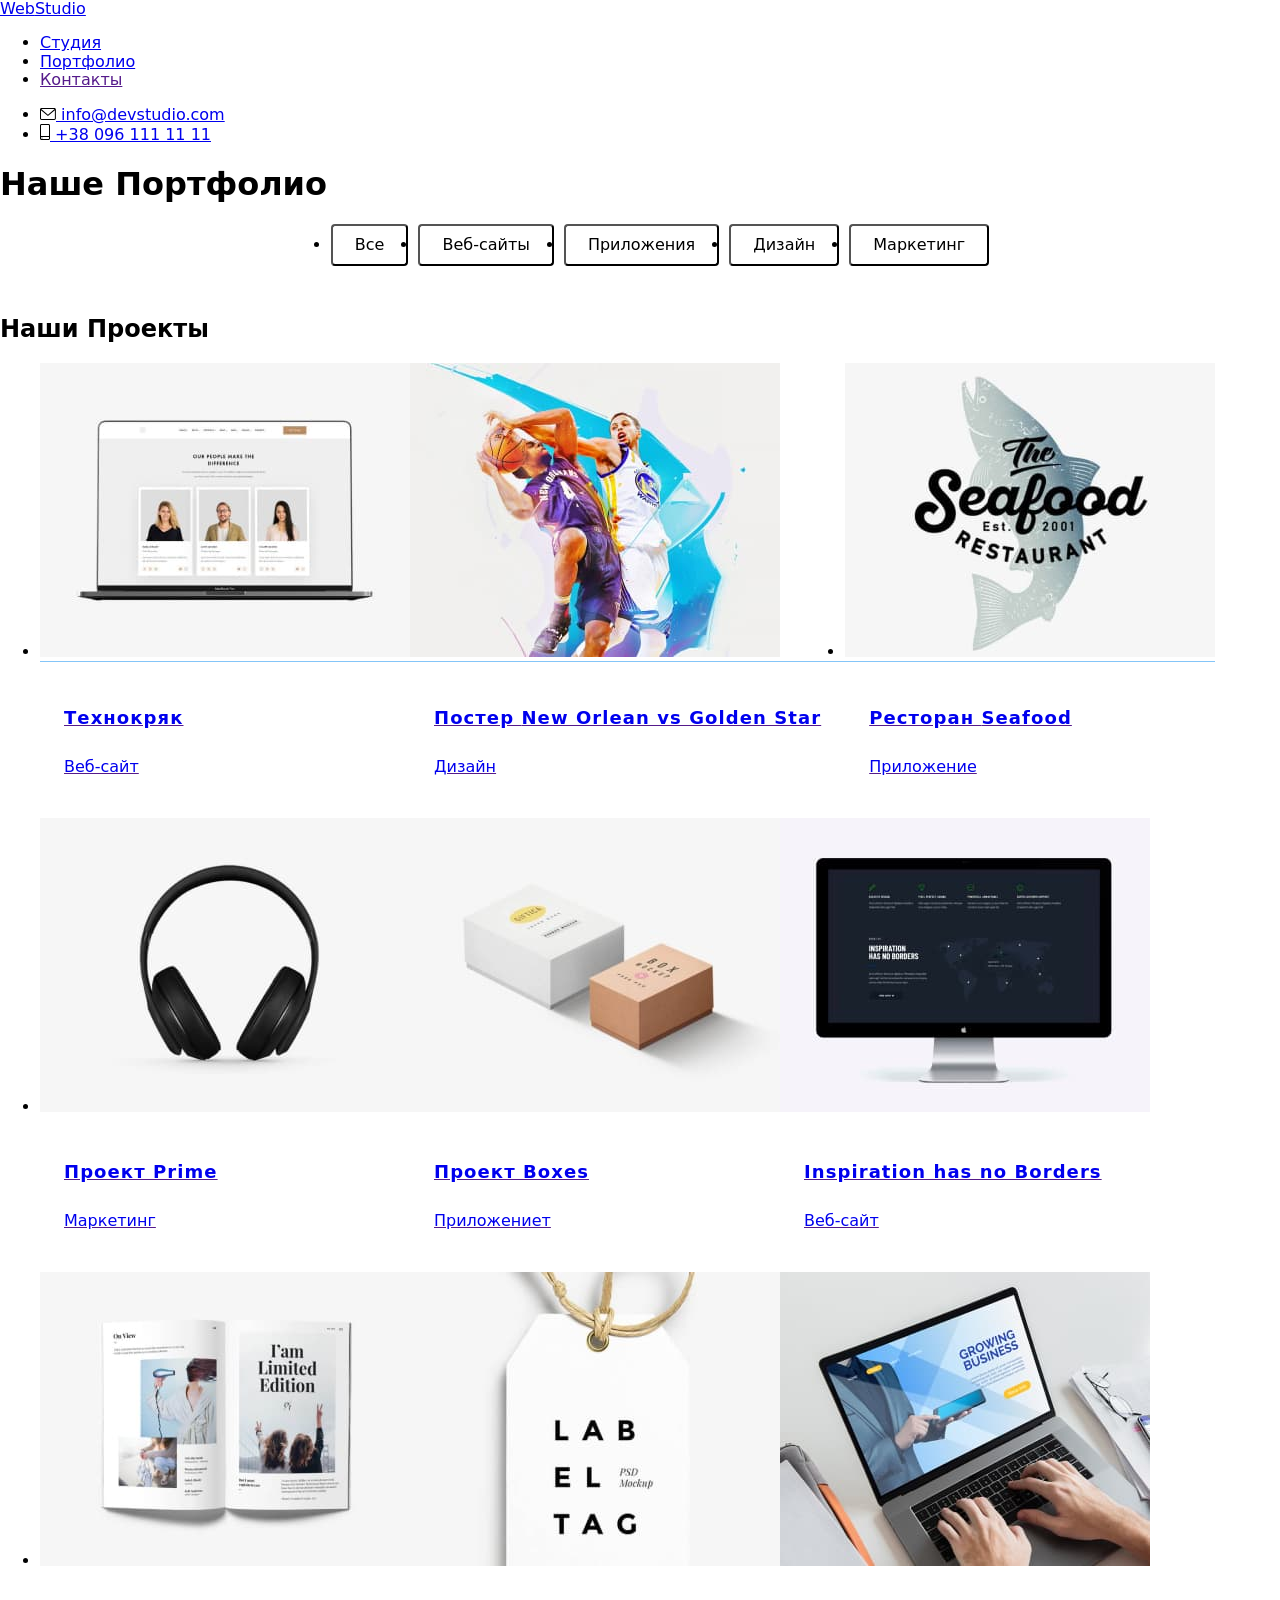
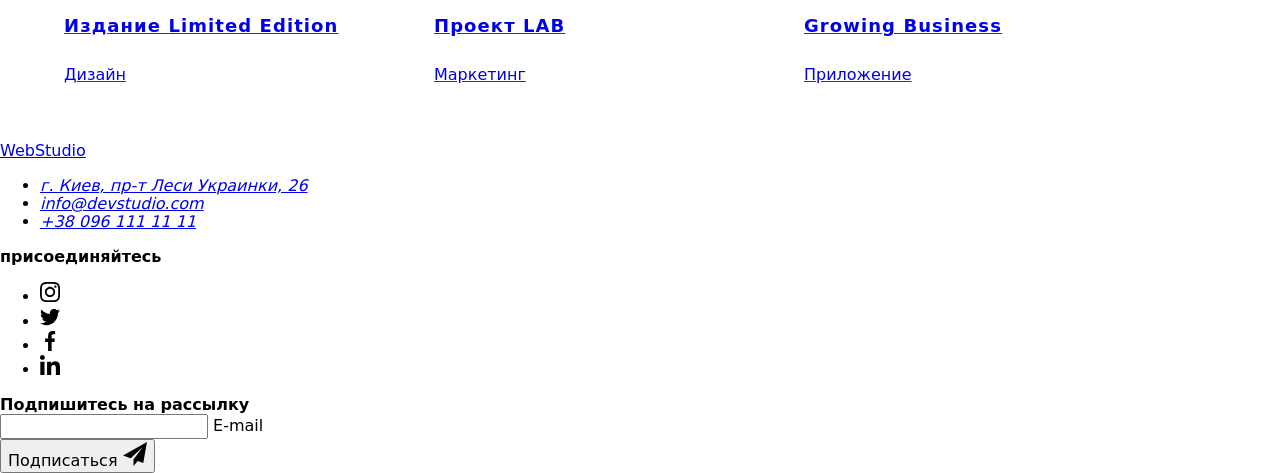
==== portfolio.html @ 0aa0650b "созданы частичнл файлы scs" ====
<!DOCTYPE html>
<html lang="ru">
  <head>
    <meta charset="UTF-8" />
    <meta http-equiv="X-UA-Compatible" content="IE=edge" />
    <meta name="viewport" content="width=device-width, initial-scale=1.0" />
    <title>Портфолио лучшей вебстудии в нашем городе</title>
    <link
      rel="stylesheet"
      href="https://cdnjs.cloudflare.com/ajax/libs/modern-normalize/1.0.0/modern-normalize.css"
      integrity="sha512-Zx6MlUMKSVJoQ+83OwhdILe8cSEsCzfqThJd7J/VA2UrK6Ctj85p+xzqfyuNXE5B1k25uUdmJ2OzItbBy9GHAQ=="
      crossorigin="anonymous"
    />
    <link rel="preconnect" href="https://fonts.gstatic.com" />
    <link
      href="https://fonts.googleapis.com/css2?family=Raleway:wght@700&family=Roboto:wght@400;500;700;900&display=swap"
      rel="stylesheet"
    />
    <link rel="stylesheet" href="./css/styles.css" />
  </head>

  <body>
    <header>
      <div class="container">
        <nav class="navigation">
          <a class="logo link" href="./index.html"
            >Web<span class="header-logo">Studio</span></a
          >
          <ul class="navigation-list list">
            <li class="navigation-item">
              <a class="navigation-link link" href="./index.html">Студия</a>
            </li>

            <li class="navigation-item">
              <a class="current navigation-link link" href="./portfolio.html"
                >Портфолио</a
              >
            </li>

            <li class="navigation-item">
              <a class="navigation-link link" href="">Контакты</a>
            </li>
          </ul>
        </nav>

        <ul class="contact-list list">
          <li class="contact-item">
            <a
              class="contact-link link"
              href="mailto:info@devstudio.com"
              lang="en"
            >
              <svg class="contact-icon" width="16" height="12">
                <use href="./images/sprite.svg#envelope"></use>
              </svg>
              info@devstudio.com
            </a>
          </li>

          <li class="contact-item">
            <a class="contact-link link" href="tel:+380961111111">
              <svg class="contact-icon" width="10" height="16">
                <use href="./images/sprite.svg#smartphone"></use>
              </svg>
              +38 096 111 11 11</a
            >
          </li>
        </ul>
      </div>
    </header>

    <main>
      <h1 class="visually-hidden">Наше Портфолио</h1>
      <!--будет невидимый-->

      <section class="portfolio section">
        <!-- Фильтры -->
        <div class="container">
          <ul class="filter-list list">
            <li class="filter-item">
              <button class="filter-button button" type="button">Все</button>
            </li>

            <li class="filter-item">
              <button class="filter-button button" type="button">
                Веб-сайты
              </button>
            </li>

            <li class="filter-item">
              <button class="filter-button button" type="button">
                Приложения
              </button>
            </li>

            <li class="filter-item">
              <button class="filter-button button" type="button">Дизайн</button>
            </li>

            <li class="filter-item">
              <button class="filter-button button" type="button">
                Маркетинг
              </button>
            </li>
          </ul>

          <!--секция Проекты -->
          <h2 class="visually-hidden">Наши Проекты</h2>
          <!--будет невидимый-->

          <ul class="projects-list list">
            <li class="projects-item">
              <a class="projects-card-link link" href="">
                <div class="card-wrapper">
                  <div class="card-overlay">
                    <img
                      src="./images/portfolio/portfolio1.jpg"
                      alt="экран ноутбука"
                    />

                    <div class="card-overlay-description">
                      <p>
                        Технокряк это современная площадка распространения
                        коронавируса. Компании используют эту платформу для
                        цифрового шпионажа и атак на защищённые сервера
                        конкурентов.
                      </p>
                    </div>
                  </div>

                  <div class="content-wrapper">
                    <h3 class="projects-title">Технокряк</h3>
                    <p class="projects-text">Веб-сайт</p>
                  </div>
                </div>
              </a>
            </li>

            <li class="projects-item">
              <a class="projects-card-link link" href="">
                <div class="card-wrapper">
                  <div class="card-overlay">
                    <img
                      src="./images/portfolio/portfolio2.jpg"
                      alt="два баскетболиста"
                    />

                    <div class="card-overlay-description">
                      <p>
                        Технокряк это современная площадка распространения
                        коронавируса. Компании используют эту платформу для
                        цифрового шпионажа и атак на защищённые сервера
                        конкурентов.
                      </p>
                    </div>
                  </div>
                  <div class="content-wrapper">
                    <h3 class="projects-title">
                      Постер <span lang="en">New Orlean vs Golden Star</span>
                    </h3>
                    <p class="projects-text">Дизайн</p>
                  </div>
                </div>
              </a>
            </li>

            <li class="projects-item">
              <a class="projects-card-link link" href="">
                <div class="card-wrapper">
                  <div class="card-overlay">
                    <img
                      src="./images/portfolio/portfolio3.jpg"
                      alt="логотип ресторана"
                    />
                    <div class="card-overlay-description">
                      <p>
                        Технокряк это современная площадка распространения
                        коронавируса. Компании используют эту платформу для
                        цифрового шпионажа и атак на защищённые сервера
                        конкурентов.
                      </p>
                    </div>
                  </div>

                  <div class="content-wrapper">
                    <h3 class="projects-title">
                      Ресторан <span lang="en">Seafood</span>
                    </h3>
                    <p class="projects-text">Приложение</p>
                  </div>
                </div>
              </a>
            </li>

            <li class="projects-item">
              <a class="projects-card-link link" href="">
                <div class="card-wrapper">
                  <div class="card-overlay">
                    <img
                      src="./images/portfolio/portfolio4.jpg"
                      alt="наушники"
                    />
                    <div class="card-overlay-description">
                      <p>
                        Технокряк это современная площадка распространения
                        коронавируса. Компании используют эту платформу для
                        цифрового шпионажа и атак на защищённые сервера
                        конкурентов.
                      </p>
                    </div>
                  </div>

                  <div class="content-wrapper">
                    <h3 class="projects-title">
                      Проект <span lang="en">Prime</span>
                    </h3>
                    <p class="projects-text">Маркетинг</p>
                  </div>
                </div>
              </a>
            </li>

            <li class="projects-item">
              <a class="projects-card-link link" href="">
                <div class="card-wrapper">
                  <div class="card-overlay">
                    <img
                      src="./images/portfolio/portfolio5.jpg"
                      alt="две коробки"
                    />
                    <div class="card-overlay-description">
                      <p>
                        Технокряк это современная площадка распространения
                        коронавируса. Компании используют эту платформу для
                        цифрового шпионажа и атак на защищённые сервера
                        конкурентов.
                      </p>
                    </div>
                  </div>

                  <div class="content-wrapper">
                    <h3 class="projects-title">
                      Проект <span lang="en">Boxes</span>
                    </h3>
                    <p class="projects-text">Приложениет</p>
                  </div>
                </div>
              </a>
            </li>

            <li class="projects-item">
              <a class="projects-card-link link" href="">
                <div class="card-wrapper">
                  <div class="card-overlay">
                    <img
                      src="./images/portfolio/portfolio6.jpg"
                      alt="изображение на мониторе компьютера"
                    />
                    <div class="card-overlay-description">
                      <p>
                        Технокряк это современная площадка распространения
                        коронавируса. Компании используют эту платформу для
                        цифрового шпионажа и атак на защищённые сервера
                        конкурентов.
                      </p>
                    </div>
                  </div>

                  <div class="content-wrapper">
                    <h3 class="projects-title" lang="en">
                      Inspiration has no Borders
                    </h3>
                    <p class="projects-text">Веб-сайт</p>
                  </div>
                </div>
              </a>
            </li>

            <li class="projects-item">
              <a class="projects-card-link link" href="">
                <div class="card-wrapper">
                  <div class="card-overlay">
                    <img
                      src="./images/portfolio/portfolio7.jpg"
                      alt="разворот модного журнала"
                    />
                    <div class="card-overlay-description">
                      <p>
                        Технокряк это современная площадка распространения
                        коронавируса. Компании используют эту платформу для
                        цифрового шпионажа и атак на защищённые сервера
                        конкурентов.
                      </p>
                    </div>
                  </div>

                  <div class="content-wrapper">
                    <h3 class="projects-title">
                      Издание <span lang="en">Limited Edition</span>
                    </h3>
                    <p class="projects-text">Дизайн</p>
                  </div>
                </div>
              </a>
            </li>

            <li class="projects-item">
              <a class="projects-card-link link" href="">
                <div class="card-wrapper">
                  <div class="card-overlay">
                    <img
                      src="./images/portfolio/portfolio8.jpg"
                      alt="этикетка"
                    />
                    <div class="card-overlay-description">
                      <p>
                        Технокряк это современная площадка распространения
                        коронавируса. Компании используют эту платформу для
                        цифрового шпионажа и атак на защищённые сервера
                        конкурентов.
                      </p>
                    </div>
                  </div>
                  <div class="content-wrapper">
                    <h3 class="projects-title">
                      Проект <span lang="en">LAB</span>
                    </h3>
                    <p class="projects-text">Маркетинг</p>
                  </div>
                </div>
              </a>
            </li>

            <li class="projects-item">
              <a class="projects-card-link link" href="">
                <div class="card-wrapper">
                  <div class="card-overlay">
                    <img
                      src="./images/portfolio/portfolio9.jpg"
                      alt="ноутбук"
                    />
                    <div class="card-overlay-description">
                      <p>
                        Технокряк это современная площадка распространения
                        коронавируса. Компании используют эту платформу для
                        цифрового шпионажа и атак на защищённые сервера
                        конкурентов.
                      </p>
                    </div>
                  </div>
                  <div class="content-wrapper">
                    <h3 class="projects-title" lang="en">Growing Business</h3>
                    <p class="projects-text">Приложение</p>
                  </div>
                </div>
              </a>
            </li>
          </ul>
        </div>
      </section>
    </main>

    <footer class="footer">
      <div class="container">
        <div class="footer-address">
          <a class="logo link" href="./index.html"
            >Web<span class="footer-logo">Studio</span></a
          >
          <address>
            <ul class="list">
              <li class="footer-list-item">
                <a
                  class="footer-address-link link"
                  href="https://goo.gl/maps/Ces3QGSAe3TYxzQn6"
                  rel="noopener noreferrer"
                  >г. Киев, пр-т Леси Украинки, 26
                </a>
              </li>

              <li class="footer-list-item">
                <a
                  class="address-link link"
                  href="mailto:info@devstudio.com"
                  lang="en"
                  >info@devstudio.com</a
                >
              </li>

              <li class="footer-list-item">
                <a class="address-link link" href="tel:+380961111111"
                  >+38 096 111 11 11</a
                >
              </li>
            </ul>
          </address>
        </div>

        <div class="footer-sociall">
          <b>присоединяйтесь</b>
          <ul class="sociall-list list">
            <li class="sociall-list-item">
              <a href="" class="sociall-list-link link">
                <svg class="sociall-list-icon" width="20" height="20">
                  <use href="./images/sprite.svg#instagram"></use>
                </svg>
              </a>
            </li>

            <li class="sociall-list-item">
              <a href="" class="sociall-list-link link">
                <svg class="sociall-list-icon" width="20" height="20">
                  <use href="./images/sprite.svg#twitter"></use>
                </svg>
              </a>
            </li>

            <li class="sociall-list-item">
              <a href="" class="sociall-list-link link">
                <svg class="sociall-list-icon" width="20" height="20">
                  <use href="./images/sprite.svg#facebook"></use>
                </svg>
              </a>
            </li>

            <li class="sociall-list-item">
              <a href="" class="sociall-list-link link">
                <svg class="sociall-list-icon" width="20" height="20">
                  <use href="./images/sprite.svg#linkedin"></use>
                </svg>
              </a>
            </li>
          </ul>
        </div>

        <div class="footer-subscribe">
          <b>Подпишитесь на рассылку</b>
          <form action="#" class="footer-subscribe-form">
        
            <div class="footer-subscribe-wrapper">
              <input id="subscribe-e-mail" type="email" name="subscribe-e-mail" class="footer-subscribe-form-input">
        
              <label for="subscribe-e-mail" class="footer-subscribel-form-field">
                E-mail
              </label>
            </div>
            <button type="submit" class="footer-form-btn button ">Подписаться
              <svg class="footer-form-btn-icon" width="24" height="24">
                <use href="./images/sprite.svg#send"></use>
              </svg>
            </button>
          </form>
        </div>
      </div>
    </footer>
  </body>
</html>
---- css/styles.css ----
/* :root {
  --font-family-main: 'Roboto', sans-serif;
  --font-family-logo: 'Raleway', sans-serif;
  --brand-text-color: #757575;
  --brand-title-color: #212121;
  --brend-accent-color: #2196f3;
  --dark-theame-color: #2f303a;
  --light-theame-color: #f5f4fa;
  --white-color: #ffffff;
  --black-color: #000000;
  --background-color-botton-hover: #188ce8;
  --background-color-hero: #c4c4c4;
  --social-svg-color: #afb1b8;
  --top-line-color: #ececec;
  --card-gap: 30px;
  --border-cards-color: #eeeeee;
} */

/* body {
  font-family: var(--font-family-main);
  color: var(--brand-text-color);
  background-color: var(--white-color);
  font-weight: 400;
  font-size: 14px;
  line-height: 1.71;
  letter-spacing: 0.03em;
  margin: 0;
} */

/* h1,
h2,
h3,
h4,
h5,
h6,
p {
  margin: 0;
}

ul,
ol {
  margin: 0;
  padding: 0;
}

img {
  display: block;
  max-width: 100%;
  height: auto;
} */

/* ==============COMPONENTS========== */
/* .logo {
  display: inline-block;
  color: var(--brend-accent-color);
  font-family: var(--font-family-logo);
  font-size: 26px;
  font-weight: 700;
  line-height: 1.19;
} */

/* .link {
  text-decoration: none;
}

.list {
  list-style: none;
}

address {
  font-style: normal;
} */

/* .button {
  border-radius: 4px;
  border: 1px solid transparent;
  font-family: inherit;
  cursor: pointer;
} */

/*========= НЕВИДИМЫЙ ЗАГОЛОВОК===== */

/* .visually-hidden {
  position: absolute;
  clip: rect(0 0 0 0);
  width: 1px;
  height: 1px;
  margin: -1px;
} */

/*======END НЕВИДИМЫЙ ЗАГОЛОВОК====== */

/* .container {
  margin: 0 auto;
  padding-left: 15px;
  padding-right: 15px;
  width: 1200px;
} */

/* .section {
  padding: 94px 0;
} */

/* .brand-title {
  font-weight: 700;
  font-size: 36px;
  line-height: 1.17;
  text-align: center;
  color: var(--brand-title-color);
  margin-bottom: 50px;
} */

/* ==========END COMPONENTS========== */

/* ==============HEADER========== */

/* header {
  border-bottom: 1px solid var(--top-line-color);
}
header > .container {
  display: flex;
  align-items: center;
}

.navigation {
  display: flex;
  align-items: center;
}

.header-logo {
  color: var(--black-color);
}

.navigation > .logo {
  margin-right: 93px;
  padding-top: 24px;
  padding-bottom: 24px;
}

.navigation-list {
  display: flex;
  align-items: center;
}

.navigation-item {
  position: relative;
}

.navigation-item:not(:last-child) {
  margin-right: 50px;
}

.navigation-link,
.contact-link {
  display: block;
  padding-top: 32px;
  padding-bottom: 32px;
  color: var(--brand-title-color);
  font-family: var(--font-family-main);
  font-weight: 500;
  line-height: 1.14;
  letter-spacing: 0.02em;

  transition: color 250ms cubic-bezier(0.4, 0, 0.2, 1);
}

.navigation-link.current {
  color: var(--brend-accent-color);
}

.navigation-link.current::before {
  position: absolute;
  content: '';
  width: 100%;
  top: 100%;
  left: 0;
  transform: translate(0, -100%);
  border: 2px solid var(--brend-accent-color);
  border-radius: 2px;
}

.contact-list {
  margin-left: auto;
  display: flex;
  align-items: center;
}

.contact-item:not(:last-child) {
  margin-right: 50px;
}

.contact-link {
  color: var(--brand-text-color);
  display: flex;
  justify-content: center;
  align-items: center;
}

.navigation-link:hover,
.navigation-link:focus,
.contact-link:hover,
.contact-link:focus {
  color: var(--brend-accent-color);
}

.contact-icon {
  margin-right: 10px;
  fill: currentColor;
} */

/* ==============END  HEADER========== */

/* =================== Герой =========*/

/* .hero {
  max-width: 1600px;
  margin: 0 auto;
  background: var(--background-color-hero);
  background-image: linear-gradient(
      rgba(47, 48, 58, 0.4),
      rgba(47, 48, 58, 0.4)
    ),
    url('../images/hero-background.jpg');
  background-repeat: no-repeat;
  background-size: cover;
}

.hero > .container {
  padding-top: 106px;
  padding-bottom: 106px;
  text-align: center;
}

.hero-title {
  font-weight: 900;
  font-size: 44px;
  line-height: 1.36;
  letter-spacing: 0.06em;
  text-transform: uppercase;
  color: var(--white-color);
  max-width: 696px;
  margin: 0 auto;
  margin-bottom: 30px;
}

.hero-button {
  min-width: 200px;
  padding: 10px 32px;
  font-weight: 700;
  font-size: 16px;
  line-height: 1.88;
  letter-spacing: 0.06em;
  color: var(--white-color);
  border: none;
  background-color: var(--brend-accent-color);

  transition: background-color 250ms cubic-bezier(0.4, 0, 0.2, 1);
}

.hero-button:hover,
.hero-button:active {
  background-color: var(--background-color-botton-hover);
} */

/* ===============END Герой =========*/

/* ===============Особенности =========*/

/* .features.section {
  padding-bottom: 47px;
}

.features-list {
  display: flex;
  align-items: center;
  margin-left: calc(-1 * var(--card-gap));
}

.features-item {
  margin-left: 30px;
  flex-basis: calc(100% / 4 - var(--card-gap));
}

.features-icon {
  height: 120px;
  display: flex;
  justify-content: center;
  align-items: center;
  margin-bottom: 30px;
  background-color: var(--light-theame-color);
  border-radius: 4px;
}

.features-title {
  font-weight: 700;
  font-size: 14px;
  line-height: 1.14;
  text-transform: uppercase;
  color: var(--brand-title-color);
  margin-bottom: 10px;
}

.features-item > p {
  margin-bottom: 10px;
} */

/* ===============END Особенности =========*/
/* ===========--Чем мы занимаемся-========= */
/* .section.work {
  padding-top: 47px;
  display: flex;
}

.work > .container {
  text-align: center;
}

.work-list {
  display: flex;
  margin-left: calc(-1 * var(--card-gap));
  margin-top: calc(-1 * var(--card-gap));
}

.work-item {
  position: relative;
  flex-basis: calc(100% / 3 - var(--card-gap));
  margin-left: var(--card-gap);
  margin-top: var(--card-gap);
}

.work-label {
  position: absolute;
  bottom: 0;
  display: flex;
  justify-content: center;
  align-items: center;
  width: 100%;
  height: 70px;
  padding-top: 27px;
  padding-bottom: 27px;
  background-color: rgba(47, 48, 58, 0.8);
}

.work-label > p {
  font-weight: 700;
  font-size: 14px;
  line-height: 1.14;
  
  letter-spacing: 0.03em;
  text-transform: uppercase;

  color: var(--white-color);
} */

/* =========== END Чем мы занимаемся-========= */
/*===============     Команда =========*/

/* .team {
  background-color: var(--light-theame-color);
}

.team-list {
  display: flex;
  align-items: center;
  margin-left: calc(-1 * var(--card-gap));
  margin-top: calc(-1 * var(--card-gap));
  font-size: 16px;
  line-height: 1.19;
}

.team-item {
  margin-left: var(--card-gap);
  margin-top: var(--card-gap);
  flex-basis: calc(100% / 3 - var(--card-gap));
  box-shadow: 0px 1px 3px rgba(0, 0, 0, 0.12), 0px 1px 1px rgba(0, 0, 0, 0.14),
    0px 2px 1px rgba(0, 0, 0, 0.2);
  border-radius: 0px 0px 4px 4px;
  background-color: var(--white-color);
}

.team-content-wrapper {
  text-align: center;
  padding: 30px 32px;
}

.team-item-title {
  font-weight: 500;
  font-size: 16px;
  color: var(--brand-title-color);
  margin-bottom: 10px;
}

.team-content-wrapper > p {
  margin-bottom: 16px;
} */

/* .sociall-list {
  display: flex;
  justify-content: space-between;
  align-items: center;
}

.sociall-list-link {
  display: flex;
  justify-content: center;
  align-items: center;
  width: 44px;
  height: 44px;
  border-radius: 50%;
  background-color: transparent;
  transition: background-color 250ms cubic-bezier(0.4, 0, 0.2, 1);
}

.sociall-list-icon {
  fill: var(--social-svg-color);
  transition: fill 250ms cubic-bezier(0.4, 0, 0.2, 1);
}

.sociall-list-link:hover,
.sociall-list-link:focus {
  background-color: var(--brend-accent-color);
}

.sociall-list-link:hover > .sociall-list-icon,
.sociall-list-link:focus > .sociall-list-icon {
  fill: var(--white-color);
} */
/*===============END Команда =========*/

/*===============  СLIENTS =========*/

/* .clients-list {
  display: flex;
  justify-content: center;
  flex-wrap: wrap;
  margin-left: calc(-1 * var(--card-gap));
  margin-top: calc(-1 * var(--card-gap));
}

.clients-item {
  height: 90px;
  display: flex;
  justify-content: center;
  align-items: center;
  flex-basis: calc(100% / 6 - var(--card-gap));
  margin-left: var(--card-gap);
  margin-top: var(--card-gap);
  border: 1px solid var(--social-svg-color);
  border-radius: 4px;
  background-color: transparent;
  transition: border 250ms cubic-bezier(0.4, 0, 0.2, 1);
}

.clients-link {
  display: flex;
  justify-content: center;
  align-items: center;
  color: var(--social-svg-color);
  transition: color 250ms cubic-bezier(0.4, 0, 0.2, 1);
}
.client-logo {
  fill: currentColor;
}

.clients-item:hover,
.clients-item:focus {
  border: 1px solid var(--brend-accent-color);
}

.clients-item:hover > .clients-link,
.clients-item:focus > .clients-link {
  color: var(--brend-accent-color);
} */

/*===============END КLIENTS =========*/

/*===============FOOTER =========*/
/* .footer {
  background-color: var(--dark-theame-color);
  padding: 60px 0;
}

.footer > .container {
  display: flex;
  justify-content: right;
  align-items: baseline;
}

.footer-address {
  margin-right: 70px;
}

.footer .logo {
  margin-bottom: 20px;
}
.footer-logo {
  color: var(--white-color);
}

.footer-list-item:not(:last-child) {
  margin-bottom: 6px;
}

.footer-address-link {
  color: var(--white-color);
  padding: 5px 0;
}

.address-link {
  color: rgba(255, 255, 255, 0.6);
}

.footer-sociall {
  margin-right: 93px;
}

.footer-sociall > b,
.footer-subscribe > b {
  display: inline-block;
  font-weight: 700;
  font-size: 14px;
  line-height: 1.14;
  text-transform: uppercase;
  color: var(--white-color);
  margin-bottom: 20px;
}

.footer-sociall .sociall-list-item:not(:last-child) {
  margin-right: 10px;
}

.footer-sociall .sociall-list-link {
  background-color: rgba(255, 255, 255, 0.1);
  transition: background-color 250ms cubic-bezier(0.4, 0, 0.2, 1);
}

.footer-sociall .sociall-list-link:hover,
.footer-sociall .sociall-list-link:focus {
  background-color: var(--brend-accent-color);
}

.footer-sociall .sociall-list-icon {
  fill: var(--white-color);
}

.footer-subscribe-form {
  display: flex;
}

.footer-subscribe-wrapper {
  position: relative;
}

.footer-subscribe-form-input {
  width: 358px;
  height: 100%;
  margin-right: 12px;
  padding-left: 68px;
  color: var(--white-color);
  border: 1px solid rgba(255, 255, 255, 0.3);
  box-sizing: border-box;
  filter: drop-shadow(0px 4px 4px rgba(0, 0, 0, 0.15));
  border-radius: 4px;
  background-color: var(--dark-theame-color);
}

.footer-subscribel-form-field {
  position: absolute;
  top: 50%;
  left: 16px;
  transform: translateY(-50%);
  font-family: var(--font-family-main);
  font-size: 16px;
  line-height: 1.25;
  color: rgba(255, 255, 255, 0.6);
}

.footer-form-btn {
  display: flex;
  align-items: center;
  padding: 10px 28px;
  font-weight: 700;
  font-size: 16px;
  line-height: 1.87;
  letter-spacing: 0.06em;
  min-width: 200px;
  color: var(--white-color);
  border: none;
  background-color: var(--brend-accent-color);
}

.footer-form-btn-icon {
  fill: var(--white-color);
  margin-left: 8px;
} */

/*===============END FOOTER =========*/

/*=============== PORTFOLIO =========*/

/* =============FILTER========= */

.filter-list {
  display: flex;
  margin-bottom: 50px;
  justify-content: center;
  align-items: center;
}

.filter-item + .filter-item {
  margin-left: 10px;
}

.filter-button {
  padding: 6px 22px;
  font-weight: 500;
  font-size: 16px;
  line-height: 1.62;
  color: var(--brand-title-color);
  background: var(--light-theame-color);
  border-radius: 4px;
  transition: color 250ms cubic-bezier(0.4, 0, 0.2, 1),
    background-color 250ms cubic-bezier(0.4, 0, 0.2, 1),
    box-shadow 250ms cubic-bezier(0.4, 0, 0.2, 1);
}

.filter-button:hover,
.filter-button:active {
  color: var(--white-color);
  background-color: var(--brend-accent-color);
  box-shadow: 0px 3px 1px rgba(0, 0, 0, 0.1), 0px 1px 2px rgba(0, 0, 0, 0.08),
    0px 2px 2px rgba(0, 0, 0, 0.12);
}
/* =============END FILTER========= */

/* =============PROJECTS========= */

.projects-list {
  display: flex;
  flex-wrap: wrap;
  margin-left: calc(-1 * var(--card-gap));
  margin-top: calc(-1 * var(--card-gap));
}

.projects-item {
  margin-left: var(--card-gap);
  margin-top: var(--card-gap);
  flex-basis: calc(100% / 3 - var(--card-gap));
}

.card-wrapper {
  background: var(--white-color);
  transition: box-shadow 250ms cubic-bezier(0.4, 0, 0.2, 1);
}

.card-wrapper:hover,
.card-wrapper:focus {
  box-shadow: 0px 1px 1px rgba(0, 0, 0, 0.12), 0px 4px 4px rgba(0, 0, 0, 0.06),
    1px 4px 6px rgba(0, 0, 0, 0.16);
}

.card-overlay {
  position: relative;
  overflow: hidden;
}
.card-overlay-description {
  position: absolute;
  top: 0;
  left: 0;
  width: 100%;
  height: 100%;
  background-color: rgba(33, 150, 243, 0.9);

  transform: translateY(100%);
  transition: transform 250ms cubic-bezier(0.4, 0, 0.2, 1);
}

.projects-card-link:hover .card-overlay-description,
.projects-card-link:focus .card-overlay-description {
  transform: translateY(0);
}

.card-overlay-description > p {
  position: absolute;
  top: 50%;
  left: 50%;
  transform: translate(-50%, -50%);
  width: 100%;
  padding-left: 24px;
  padding-right: 24px;
  font-size: 18px;
  line-height: 1.55;
  letter-spacing: 0.03em;
  color: var(--white-color);
}

.content-wrapper {
  padding: 20px 24px;
  background: var(--white-color);
  border-left: 1px solid var(--border-cards-color);
  border-right: 1px solid var(--border-cards-color);
  border-bottom: 1px solid var(--border-cards-color);
}
.projects-title {
  font-weight: 700;
  font-size: 18px;
  line-height: 2;
  letter-spacing: 0.06em;
  color: var(--brand-title-color);
  margin-bottom: 4px;
}

.projects-text {
  font-size: 16px;
  line-height: 1.87;
  color: var(--brand-text-color);
}

/* =============END PROJECTS========= */
/*===============END PORTFOLIO =========*/

/*  ============= MODAL ==============  */
.backdrop {
  position: fixed;
  top: 0;
  left: 0;
  width: 100vw;
  height: 100vh;
  background-color: rgba(0, 0, 0, 0.2);
  transition: background-color 250ms cubic-bezier(0.4, 0, 0.2, 1);
}

.backdrop {
  animation: animate150 2000ms;
}

@keyframes animate150 {
  0% {
    transform: scale(0.1);
  }
  30% {
    transform: scale(1.25);
  }

  60% {
    transform: scale(0.7);
  }

  100% {
    transform: scale(1);
  }
}

.modal {
  position: absolute;
  width: 528px;
  height: 581px;
  top: 50%;
  left: 50%;
  padding: 40px;
  transform: translate(-50%, -50%);

  background-color: var(--white-color);
  box-shadow: 0px 1px 3px rgba(0, 0, 0, 0.12), 0px 1px 1px rgba(0, 0, 0, 0.14),
    0px 2px 1px rgba(0, 0, 0, 0.2);
  border-radius: 4px;

  /* transition: background-color 250ms cubic-bezier(0.4, 0, 0.2, 1); */

  animation: opacity150 3000ms;
}

@keyframes opacity150 {
  20% {
    opacity: 0;
  }

  20% {
    opacity: 0;
  }

  100% {
    opacity: 1;
  }
}

.modal-close-btn {
  position: absolute;
  top: 8px;
  right: 8px;
  width: 30px;
  height: 30px;
  background-color: var(--white-color);
  border-radius: 50%;
  border: 1px solid rgba(0, 0, 0, 0.1);
  cursor: pointer;
  animation-duration: 1000ms;
  animation-delay: 3000ms;
  animation-iteration-count: 2;
}

.modal-close-icon {
  position: absolute;
  top: 50%;
  left: 50%;
  transform: translate(-50%, -50%);
  fill: var(--black-color);
}

.is-hidden {
  opacity: 0;
  visibility: hidden;
  pointer-events: none;
  animation: close-animate 4000ms;
}

@keyframes close-animate {
  0% {
    transform: scale(1);
    opacity: 1;
  }

  50% {
    transform: scale(0.5);
    background-color: rgb(50, 14, 211);
  }

  100% {
    transform: scale(3);
    opacity: 0;
  }
}

/* ======= MODAL-FORM =========== */
.modal-form {
  display: flex;
  flex-direction: column;
  height: 100%;
  background-color: var(--white-color);
}

.modal-slogan {
  display: block;
  margin-bottom: 12px;
  font-family: var(--font-family-main);
  font-weight: 700;
  font-size: 20px;
  line-height: 1.15;
  text-align: center;
  letter-spacing: 0.03em;
  color: var(--brand-title-color);
}

.modal-form-field {
  display: block;
  margin-bottom: 10px;
  font-family: var(--font-family-main);
  font-size: 12px;
  line-height: 1.17;
  letter-spacing: 0.01em;
  color: var(--brand-text-color);
}

.modal-form-field:nth-last-of-type(2) {
  margin-bottom: 20px;
}

.modal-form-input-wrapper {
  display: block;
  position: relative;
  margin-top: 4px;
}

.modal-form-input,
.modal-form-massage {
  width: 100%;
  height: 40px;
  padding-left: 42px;
  border: 1px solid rgba(33, 33, 33, 0.2);
  border-radius: 4px;
  font-family: var(--font-family-main);
  font-size: 14px;
  line-height: 1.17;
  letter-spacing: 0.03em;
  color: var(--brand-text-color);
  transition: border-color 250ms cubic-bezier(0.4, 0, 0.2, 1);
}

.modal-form-input:focus,
.modal-form-massage:focus {
  outline: none;
  border-color: var(--brend-accent-color);
}

.modal-form-icon {
  position: absolute;
  top: 50%;
  transform: translateY(-50%);
  left: 12px;
  fill: var(--brand-title-color);
  transition: fill 250ms cubic-bezier(0.4, 0, 0.2, 1);
}

.modal-form-input:focus + .modal-form-icon {
  fill: var(--brend-accent-color);
}

.modal-form-massage {
  resize: none;
  min-height: 120px;
  padding: 12px 16px;
  margin-top: 4px;
}

.modal-form-massage::placeholder {
  font-family: var(--font-family-main);
  font-size: 14px;
  line-height: 1.14;
  letter-spacing: 0.01em;
  color: rgba(117, 117, 117, 0.5);
}

.modal-form-term {
  appearance: none;
  -moz-appearance: none;
  -webkit-appearance: none;
}

.modal-form-check-desk {
  display: flex;
  align-items: center;
  margin-bottom: 30px;
}

.modal-form-check-desk > a {
  color: var(--brend-accent-color);
}

.modal-form-check-desk::before {
  display: inline-block;
  content: '';
  width: 16px;
  height: 15px;
  margin-right: 8px;
  cursor: pointer;

  background-color: var(--white-color);
  border: 2px solid var(--brand-title-color);
  border-radius: 2px;
  outline: none;
  transition: background-image 250ms cubic-bezier(0.4, 0, 0.2, 1);
}

.modal-form-term:checked + .modal-form-check-desk::before {
  background-color: var(--brend-accent-color);
  background-image: url('../images/check-on.svg');
  border-color: var(--brend-accent-color);
  background-size: contain;
  outline: none;
}

.modal-form-term:checked + .modal-form-check-desk::before {
  box-shadow: 0 0 0 2px blue;
}

.modal-form-term:focus + .modal-form-check-desc::before {
  box-shadow: 0 0 0 2px var(--accent-color);
}

.modal-form-btn {
  align-self: center;
  min-width: 200px;
  padding: 10px 32px;
  font-weight: 700;
  font-size: 16px;
  line-height: 1.88;
  letter-spacing: 0.06em;
  color: var(--white-color);
  border: none;
  background-color: var(--brend-accent-color);

  transition: background-color 250ms cubic-bezier(0.4, 0, 0.2, 1);
}

.modal-form-btn:focus,
.modal-form-btn:active {
  background-color: var(--background-color-botton-hover);
}

/* ======= END MODAL-FORM =========== */
/*  ======== END  MODAL ==============  */ ;
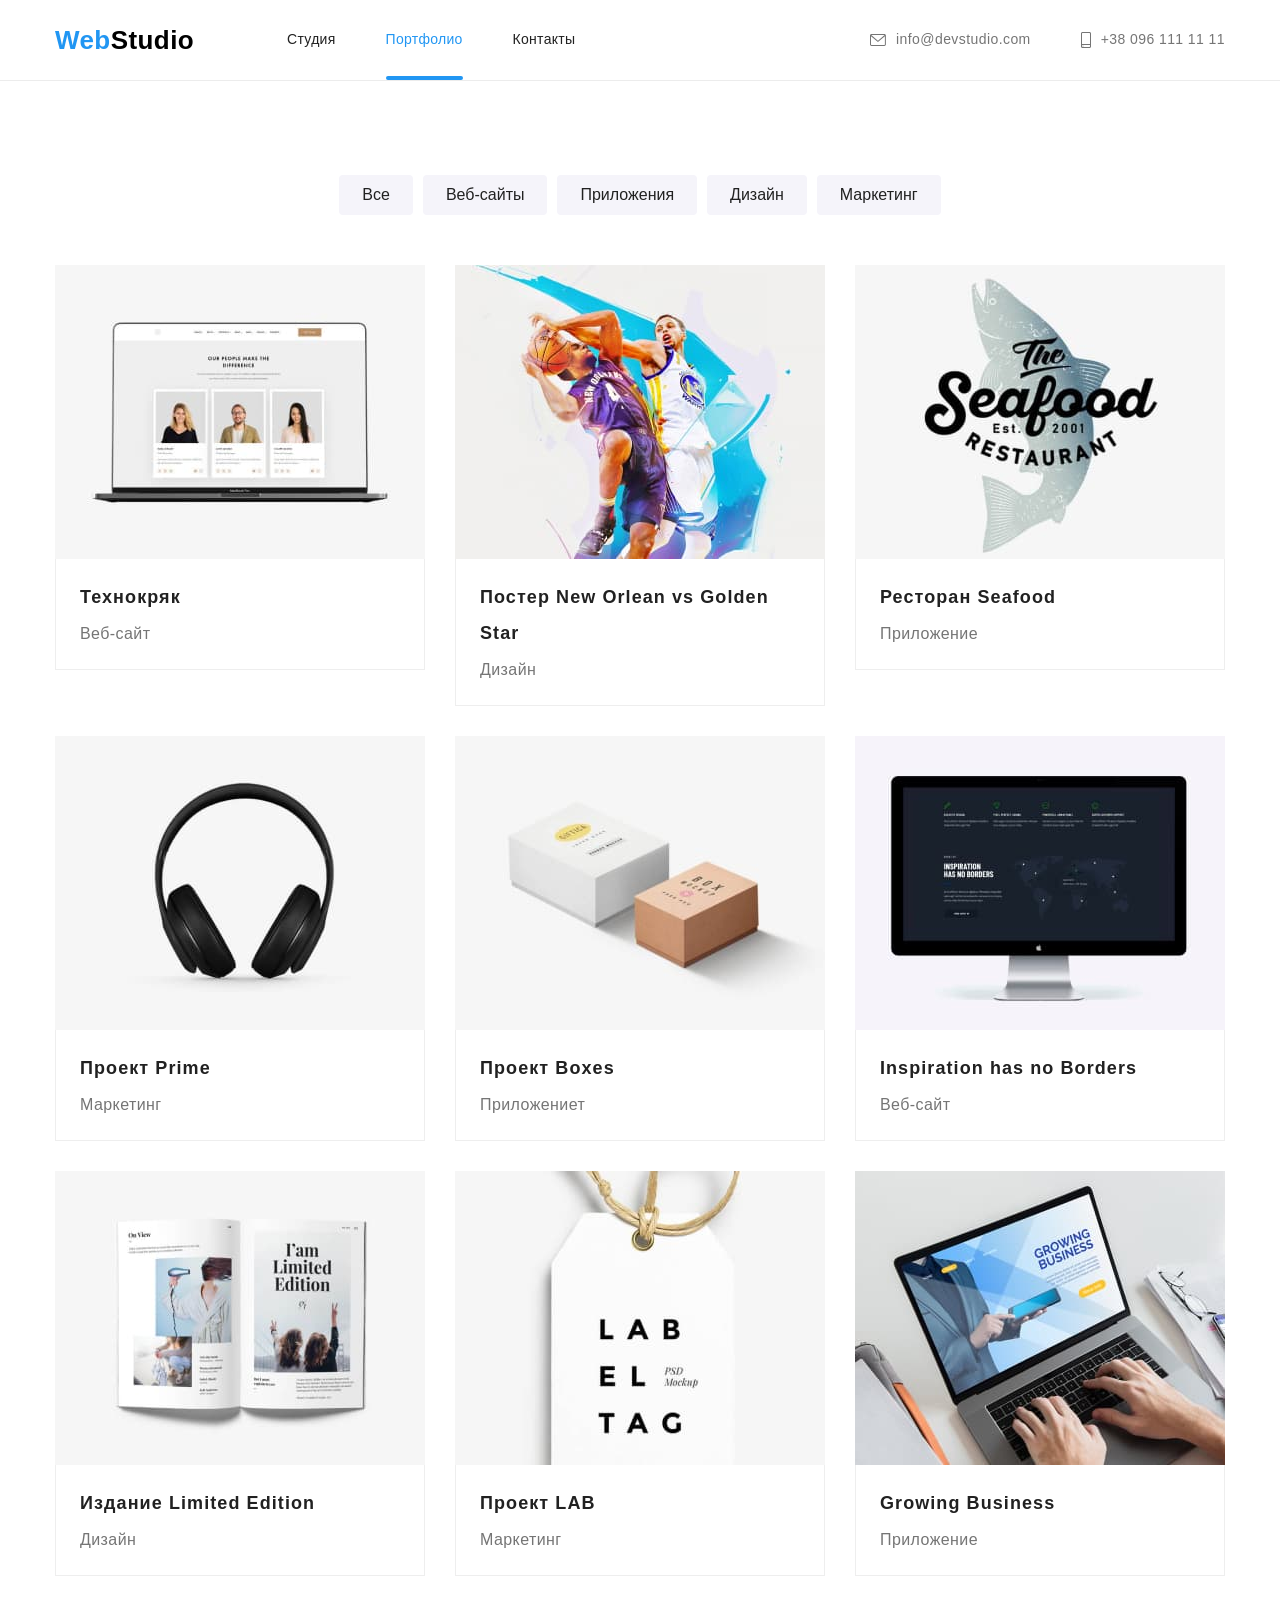
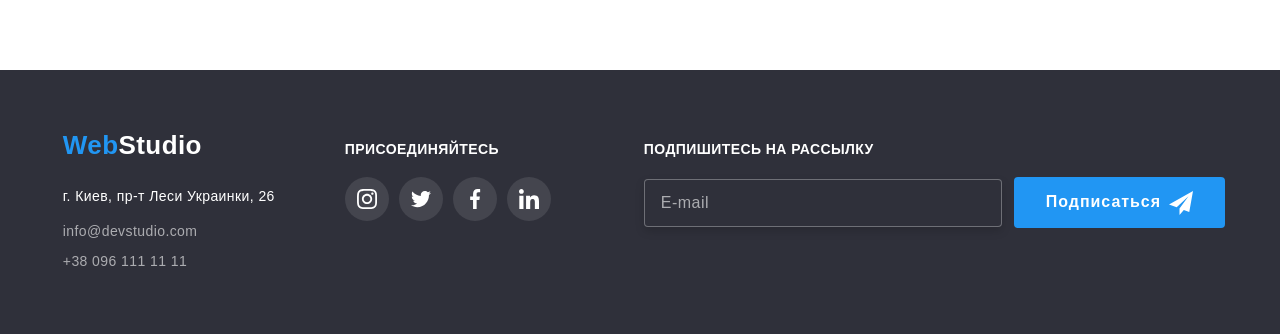
==== commit bf2b1572: "БЄМ без sass" ====
--- a/portfolio.html
+++ b/portfolio.html
@@ -20,50 +20,42 @@
   </head>
 
   <body>
-    <header>
+    <header class="header">
       <div class="container">
         <nav class="navigation">
-          <a class="logo link" href="./index.html"
-            >Web<span class="header-logo">Studio</span></a
-          >
-          <ul class="navigation-list list">
-            <li class="navigation-item">
-              <a class="navigation-link link" href="./index.html">Студия</a>
-            </li>
-
-            <li class="navigation-item">
-              <a class="current navigation-link link" href="./portfolio.html"
-                >Портфолио</a
-              >
-            </li>
-
-            <li class="navigation-item">
-              <a class="navigation-link link" href="">Контакты</a>
+          <a class="logo link" href="./index.html">Web<span class="logo_dark">Studio</span></a>
+    
+          <ul class="menu__list list">
+            <li class="menu__item">
+              <a class="menu__link link" href="./index.html">Студия</a>
+            </li>
+    
+            <li class="menu__item">
+              <a class="current menu__link link" href="./portfolio.html">Портфолио</a>
+            </li>
+    
+            <li class="menu__item">
+              <a class="menu__link link" href="">Контакты</a>
             </li>
           </ul>
         </nav>
-
+    
         <ul class="contact-list list">
-          <li class="contact-item">
-            <a
-              class="contact-link link"
-              href="mailto:info@devstudio.com"
-              lang="en"
-            >
-              <svg class="contact-icon" width="16" height="12">
+          <li class="contact-list__item">
+            <a class="contact-list__link link" href="mailto:info@devstudio.com" lang="en">
+              <svg class="contact-list__icon" width="16" height="12">
                 <use href="./images/sprite.svg#envelope"></use>
               </svg>
               info@devstudio.com
             </a>
           </li>
-
-          <li class="contact-item">
-            <a class="contact-link link" href="tel:+380961111111">
-              <svg class="contact-icon" width="10" height="16">
+    
+          <li class="contact-list__item">
+            <a class="contact-list__link link" href="tel:+380961111111">
+              <svg class="contact-list__icon" width="10" height="16">
                 <use href="./images/sprite.svg#smartphone"></use>
               </svg>
-              +38 096 111 11 11</a
-            >
+              +38 096 111 11 11</a>
           </li>
         </ul>
       </div>
@@ -77,28 +69,28 @@
         <!-- Фильтры -->
         <div class="container">
           <ul class="filter-list list">
-            <li class="filter-item">
-              <button class="filter-button button" type="button">Все</button>
-            </li>
-
-            <li class="filter-item">
-              <button class="filter-button button" type="button">
+            <li class="filter-list__item">
+              <button class="filter-list__button button" type="button">Все</button>
+            </li>
+
+            <li class="filter-list__item">
+              <button class="filter-list__button button" type="button">
                 Веб-сайты
               </button>
             </li>
 
-            <li class="filter-item">
-              <button class="filter-button button" type="button">
+            <li class="filter-list__item">
+              <button class="filter-list__button button" type="button">
                 Приложения
               </button>
             </li>
 
-            <li class="filter-item">
-              <button class="filter-button button" type="button">Дизайн</button>
-            </li>
-
-            <li class="filter-item">
-              <button class="filter-button button" type="button">
+            <li class="filter-list__item">
+              <button class="filter-list__button button" type="button">Дизайн</button>
+            </li>
+
+            <li class="filter-list__item">
+              <button class="filter-list__button button" type="button">
                 Маркетинг
               </button>
             </li>
@@ -109,248 +101,249 @@
           <!--будет невидимый-->
 
           <ul class="projects-list list">
-            <li class="projects-item">
-              <a class="projects-card-link link" href="">
-                <div class="card-wrapper">
-                  <div class="card-overlay">
+
+            <li class="projects__item">
+              <a class="card link" href="">
+                <div class="card__wrapper">
+                  <div class="card__overlay">
                     <img
                       src="./images/portfolio/portfolio1.jpg"
                       alt="экран ноутбука"
                     />
 
-                    <div class="card-overlay-description">
-                      <p>
-                        Технокряк это современная площадка распространения
-                        коронавируса. Компании используют эту платформу для
-                        цифрового шпионажа и атак на защищённые сервера
-                        конкурентов.
-                      </p>
-                    </div>
-                  </div>
-
-                  <div class="content-wrapper">
-                    <h3 class="projects-title">Технокряк</h3>
-                    <p class="projects-text">Веб-сайт</p>
-                  </div>
-                </div>
-              </a>
-            </li>
-
-            <li class="projects-item">
-              <a class="projects-card-link link" href="">
-                <div class="card-wrapper">
-                  <div class="card-overlay">
+                    <div class="overlay__description">
+                      <p class="overlay__text">
+                        Технокряк это современная площадка распространения
+                        коронавируса. Компании используют эту платформу для
+                        цифрового шпионажа и атак на защищённые сервера
+                        конкурентов.
+                      </p>
+                    </div>
+                  </div>
+
+                  <div class="card__content">
+                    <h3 class="card__title">Технокряк</h3>
+                    <p class="card__text">Веб-сайт</p>
+                  </div>
+                </div>
+              </a>
+            </li>
+
+            <li class="projects__item">
+              <a class="card link" href="">
+                <div class="card__wrapper">
+                  <div class="card__overlay">
                     <img
                       src="./images/portfolio/portfolio2.jpg"
                       alt="два баскетболиста"
                     />
 
-                    <div class="card-overlay-description">
-                      <p>
-                        Технокряк это современная площадка распространения
-                        коронавируса. Компании используют эту платформу для
-                        цифрового шпионажа и атак на защищённые сервера
-                        конкурентов.
-                      </p>
-                    </div>
-                  </div>
-                  <div class="content-wrapper">
-                    <h3 class="projects-title">
+                    <div class="overlay__description">
+                      <p class="overlay__text">
+                        Технокряк это современная площадка распространения
+                        коронавируса. Компании используют эту платформу для
+                        цифрового шпионажа и атак на защищённые сервера
+                        конкурентов.
+                      </p>
+                    </div>
+                  </div>
+                  <div class="card__content">
+                    <h3 class="card__title">
                       Постер <span lang="en">New Orlean vs Golden Star</span>
                     </h3>
-                    <p class="projects-text">Дизайн</p>
-                  </div>
-                </div>
-              </a>
-            </li>
-
-            <li class="projects-item">
-              <a class="projects-card-link link" href="">
-                <div class="card-wrapper">
-                  <div class="card-overlay">
+                    <p class="card__text">Дизайн</p>
+                  </div>
+                </div>
+              </a>
+            </li>
+
+            <li class="projects__item">
+              <a class="card link" href="">
+                <div class="card__wrapper">
+                  <div class="card__overlay">
                     <img
                       src="./images/portfolio/portfolio3.jpg"
                       alt="логотип ресторана"
                     />
-                    <div class="card-overlay-description">
-                      <p>
-                        Технокряк это современная площадка распространения
-                        коронавируса. Компании используют эту платформу для
-                        цифрового шпионажа и атак на защищённые сервера
-                        конкурентов.
-                      </p>
-                    </div>
-                  </div>
-
-                  <div class="content-wrapper">
-                    <h3 class="projects-title">
+                    <div class="overlay__description">
+                      <p class="overlay__text">
+                        Технокряк это современная площадка распространения
+                        коронавируса. Компании используют эту платформу для
+                        цифрового шпионажа и атак на защищённые сервера
+                        конкурентов.
+                      </p>
+                    </div>
+                  </div>
+
+                  <div class="card__content">
+                    <h3 class="card__title">
                       Ресторан <span lang="en">Seafood</span>
                     </h3>
-                    <p class="projects-text">Приложение</p>
-                  </div>
-                </div>
-              </a>
-            </li>
-
-            <li class="projects-item">
-              <a class="projects-card-link link" href="">
-                <div class="card-wrapper">
-                  <div class="card-overlay">
+                    <p class="card__text">Приложение</p>
+                  </div>
+                </div>
+              </a>
+            </li>
+
+            <li class="projects__item">
+              <a class="card link" href="">
+                <div class="card__wrapper">
+                  <div class="card__overlay">
                     <img
                       src="./images/portfolio/portfolio4.jpg"
                       alt="наушники"
                     />
-                    <div class="card-overlay-description">
-                      <p>
-                        Технокряк это современная площадка распространения
-                        коронавируса. Компании используют эту платформу для
-                        цифрового шпионажа и атак на защищённые сервера
-                        конкурентов.
-                      </p>
-                    </div>
-                  </div>
-
-                  <div class="content-wrapper">
-                    <h3 class="projects-title">
+                    <div class="overlay__description">
+                      <p class="overlay__text">
+                        Технокряк это современная площадка распространения
+                        коронавируса. Компании используют эту платформу для
+                        цифрового шпионажа и атак на защищённые сервера
+                        конкурентов.
+                      </p>
+                    </div>
+                  </div>
+
+                  <div class="card__content">
+                    <h3 class="card__title">
                       Проект <span lang="en">Prime</span>
                     </h3>
-                    <p class="projects-text">Маркетинг</p>
-                  </div>
-                </div>
-              </a>
-            </li>
-
-            <li class="projects-item">
-              <a class="projects-card-link link" href="">
-                <div class="card-wrapper">
-                  <div class="card-overlay">
+                    <p class="card__text">Маркетинг</p>
+                  </div>
+                </div>
+              </a>
+            </li>
+
+            <li class="projects__item">
+              <a class="card link" href="">
+                <div class="card__wrapper">
+                  <div class="card__overlay">
                     <img
                       src="./images/portfolio/portfolio5.jpg"
                       alt="две коробки"
                     />
-                    <div class="card-overlay-description">
-                      <p>
-                        Технокряк это современная площадка распространения
-                        коронавируса. Компании используют эту платформу для
-                        цифрового шпионажа и атак на защищённые сервера
-                        конкурентов.
-                      </p>
-                    </div>
-                  </div>
-
-                  <div class="content-wrapper">
-                    <h3 class="projects-title">
+                    <div class="overlay__description">
+                      <p class="overlay__text">
+                        Технокряк это современная площадка распространения
+                        коронавируса. Компании используют эту платформу для
+                        цифрового шпионажа и атак на защищённые сервера
+                        конкурентов.
+                      </p>
+                    </div>
+                  </div>
+
+                  <div class="card__content">
+                    <h3 class="card__title">
                       Проект <span lang="en">Boxes</span>
                     </h3>
-                    <p class="projects-text">Приложениет</p>
-                  </div>
-                </div>
-              </a>
-            </li>
-
-            <li class="projects-item">
-              <a class="projects-card-link link" href="">
-                <div class="card-wrapper">
-                  <div class="card-overlay">
+                    <p class="card__text">Приложениет</p>
+                  </div>
+                </div>
+              </a>
+            </li>
+
+            <li class="projects__item">
+              <a class="card link" href="">
+                <div class="card__wrapper">
+                  <div class="card__overlay">
                     <img
                       src="./images/portfolio/portfolio6.jpg"
                       alt="изображение на мониторе компьютера"
                     />
-                    <div class="card-overlay-description">
-                      <p>
-                        Технокряк это современная площадка распространения
-                        коронавируса. Компании используют эту платформу для
-                        цифрового шпионажа и атак на защищённые сервера
-                        конкурентов.
-                      </p>
-                    </div>
-                  </div>
-
-                  <div class="content-wrapper">
-                    <h3 class="projects-title" lang="en">
+                    <div class="overlay__description">
+                      <p class="overlay__text">
+                        Технокряк это современная площадка распространения
+                        коронавируса. Компании используют эту платформу для
+                        цифрового шпионажа и атак на защищённые сервера
+                        конкурентов.
+                      </p>
+                    </div>
+                  </div>
+
+                  <div class="card__content">
+                    <h3 class="card__title" lang="en">
                       Inspiration has no Borders
                     </h3>
-                    <p class="projects-text">Веб-сайт</p>
-                  </div>
-                </div>
-              </a>
-            </li>
-
-            <li class="projects-item">
-              <a class="projects-card-link link" href="">
-                <div class="card-wrapper">
-                  <div class="card-overlay">
+                    <p class="card__text">Веб-сайт</p>
+                  </div>
+                </div>
+              </a>
+            </li>
+
+          <li class="projects__item">
+            <a class="card link" href="">
+              <div class="card__wrapper">
+                <div class="card__overlay">
                     <img
                       src="./images/portfolio/portfolio7.jpg"
                       alt="разворот модного журнала"
                     />
-                    <div class="card-overlay-description">
-                      <p>
-                        Технокряк это современная площадка распространения
-                        коронавируса. Компании используют эту платформу для
-                        цифрового шпионажа и атак на защищённые сервера
-                        конкурентов.
-                      </p>
-                    </div>
-                  </div>
-
-                  <div class="content-wrapper">
-                    <h3 class="projects-title">
+                    <div class="overlay__description">
+                      <p class="overlay__text">
+                        Технокряк это современная площадка распространения
+                        коронавируса. Компании используют эту платформу для
+                        цифрового шпионажа и атак на защищённые сервера
+                        конкурентов.
+                      </p>
+                    </div>
+                  </div>
+
+                  <div class="card__content">
+                    <h3 class="card__title">
                       Издание <span lang="en">Limited Edition</span>
                     </h3>
-                    <p class="projects-text">Дизайн</p>
-                  </div>
-                </div>
-              </a>
-            </li>
-
-            <li class="projects-item">
-              <a class="projects-card-link link" href="">
-                <div class="card-wrapper">
-                  <div class="card-overlay">
+                    <p class="card__text">Дизайн</p>
+                  </div>
+                </div>
+              </a>
+            </li>
+
+            <li class="projects__item">
+              <a class="card link" href="">
+                <div class="card__wrapper">
+                  <div class="card__overlay">
                     <img
                       src="./images/portfolio/portfolio8.jpg"
                       alt="этикетка"
                     />
-                    <div class="card-overlay-description">
-                      <p>
-                        Технокряк это современная площадка распространения
-                        коронавируса. Компании используют эту платформу для
-                        цифрового шпионажа и атак на защищённые сервера
-                        конкурентов.
-                      </p>
-                    </div>
-                  </div>
-                  <div class="content-wrapper">
-                    <h3 class="projects-title">
+                    <div class="overlay__description">
+                      <p class="overlay__text">
+                        Технокряк это современная площадка распространения
+                        коронавируса. Компании используют эту платформу для
+                        цифрового шпионажа и атак на защищённые сервера
+                        конкурентов.
+                      </p>
+                    </div>
+                  </div>
+                  <div class="card__content">
+                    <h3 class="card__title">
                       Проект <span lang="en">LAB</span>
                     </h3>
-                    <p class="projects-text">Маркетинг</p>
-                  </div>
-                </div>
-              </a>
-            </li>
-
-            <li class="projects-item">
-              <a class="projects-card-link link" href="">
-                <div class="card-wrapper">
-                  <div class="card-overlay">
+                    <p class="card__text">Маркетинг</p>
+                  </div>
+                </div>
+              </a>
+            </li>
+
+            <li class="projects__item">
+              <a class="card link" href="">
+                <div class="card__wrapper">
+                  <div class="card__overlay">
                     <img
                       src="./images/portfolio/portfolio9.jpg"
                       alt="ноутбук"
                     />
-                    <div class="card-overlay-description">
-                      <p>
-                        Технокряк это современная площадка распространения
-                        коронавируса. Компании используют эту платформу для
-                        цифрового шпионажа и атак на защищённые сервера
-                        конкурентов.
-                      </p>
-                    </div>
-                  </div>
-                  <div class="content-wrapper">
-                    <h3 class="projects-title" lang="en">Growing Business</h3>
-                    <p class="projects-text">Приложение</p>
+                    <div class="overlay__description">
+                      <p class="overlay__text">
+                        Технокряк это современная площадка распространения
+                        коронавируса. Компании используют эту платформу для
+                        цифрового шпионажа и атак на защищённые сервера
+                        конкурентов.
+                      </p>
+                    </div>
+                  </div>
+                  <div class="card__content">
+                    <h3 class="card__title" lang="en">Growing Business</h3>
+                    <p class="card__text">Приложение</p>
                   </div>
                 </div>
               </a>
@@ -362,94 +355,80 @@
 
     <footer class="footer">
       <div class="container">
-        <div class="footer-address">
-          <a class="logo link" href="./index.html"
-            >Web<span class="footer-logo">Studio</span></a
-          >
+    
+        <div class="footer__address">
+          <a class="logo link" href="./index.html">Web<span class="logo_light">Studio</span></a>
           <address>
-            <ul class="list">
-              <li class="footer-list-item">
-                <a
-                  class="footer-address-link link"
-                  href="https://goo.gl/maps/Ces3QGSAe3TYxzQn6"
-                  rel="noopener noreferrer"
-                  >г. Киев, пр-т Леси Украинки, 26
+            <ul class="address-list list">
+              <li class="address-list__item">
+                <a class="address-list__link link" href="https://goo.gl/maps/Ces3QGSAe3TYxzQn6" rel="noopener noreferrer">г.
+                  Киев, пр-т Леси Украинки, 26
                 </a>
               </li>
-
-              <li class="footer-list-item">
-                <a
-                  class="address-link link"
-                  href="mailto:info@devstudio.com"
-                  lang="en"
-                  >info@devstudio.com</a
-                >
+    
+              <li class="address-list__item">
+                <a class="address-list__link link" href="mailto:info@devstudio.com" lang="en">info@devstudio.com</a>
               </li>
-
-              <li class="footer-list-item">
-                <a class="address-link link" href="tel:+380961111111"
-                  >+38 096 111 11 11</a
-                >
+    
+              <li class="address-list__item">
+                <a class="address-list__link link" href="tel:+380961111111">+38 096 111 11 11</a>
               </li>
             </ul>
           </address>
         </div>
-
-        <div class="footer-sociall">
-          <b>присоединяйтесь</b>
+    
+        <div class="footer__sociall">
+          <b class="sociall__call">присоединяйтесь</b>
           <ul class="sociall-list list">
-            <li class="sociall-list-item">
-              <a href="" class="sociall-list-link link">
-                <svg class="sociall-list-icon" width="20" height="20">
+            <li class="sociall-list__item">
+              <a href="" class="sociall-list__link link">
+                <svg class="sociall-list__icon" width="20" height="20">
                   <use href="./images/sprite.svg#instagram"></use>
                 </svg>
               </a>
             </li>
-
-            <li class="sociall-list-item">
-              <a href="" class="sociall-list-link link">
-                <svg class="sociall-list-icon" width="20" height="20">
+    
+            <li class="sociall-list__item">
+              <a href="" class="sociall-list__link link">
+                <svg class="sociall-list__icon" width="20" height="20">
                   <use href="./images/sprite.svg#twitter"></use>
                 </svg>
               </a>
             </li>
-
-            <li class="sociall-list-item">
-              <a href="" class="sociall-list-link link">
-                <svg class="sociall-list-icon" width="20" height="20">
+    
+            <li class="sociall-list__item">
+              <a href="" class="sociall-list__link link">
+                <svg class="sociall-list__icon" width="20" height="20">
                   <use href="./images/sprite.svg#facebook"></use>
                 </svg>
               </a>
             </li>
-
-            <li class="sociall-list-item">
-              <a href="" class="sociall-list-link link">
-                <svg class="sociall-list-icon" width="20" height="20">
+    
+            <li class="sociall-list__item">
+              <a href="" class="sociall-list__link link">
+                <svg class="sociall-list__icon" width="20" height="20">
                   <use href="./images/sprite.svg#linkedin"></use>
                 </svg>
               </a>
             </li>
           </ul>
         </div>
-
-        <div class="footer-subscribe">
-          <b>Подпишитесь на рассылку</b>
-          <form action="#" class="footer-subscribe-form">
-        
-            <div class="footer-subscribe-wrapper">
-              <input id="subscribe-e-mail" type="email" name="subscribe-e-mail" class="footer-subscribe-form-input">
-        
-              <label for="subscribe-e-mail" class="footer-subscribel-form-field">
-                E-mail
-              </label>
-            </div>
-            <button type="submit" class="footer-form-btn button ">Подписаться
-              <svg class="footer-form-btn-icon" width="24" height="24">
+    
+        <div class="footer__sub">
+          <b class="sub__call">Подпишитесь на рассылку</b>
+          <form action="#" class="sub-form">
+    
+            <input id="sub-e-mail" type="email" name="sub-e-mail" class="sub-form__input" placeholder="E-mail"
+              autocomplete="off">
+    
+            <button type="submit" class="modal-button sub-form__modal-button button ">Подписаться
+              <svg class="sub-form__btn-icon" width="24" height="24">
                 <use href="./images/sprite.svg#send"></use>
               </svg>
             </button>
           </form>
         </div>
+    
       </div>
     </footer>
   </body>
--- a/css/styles.css
+++ b/css/styles.css
@@ -1,4 +1,4 @@
-/* :root {
+:root {
   --font-family-main: 'Roboto', sans-serif;
   --font-family-logo: 'Raleway', sans-serif;
   --brand-text-color: #757575;
@@ -14,9 +14,9 @@
   --top-line-color: #ececec;
   --card-gap: 30px;
   --border-cards-color: #eeeeee;
-} */
-
-/* body {
+}
+
+body {
   font-family: var(--font-family-main);
   color: var(--brand-text-color);
   background-color: var(--white-color);
@@ -25,9 +25,9 @@
   line-height: 1.71;
   letter-spacing: 0.03em;
   margin: 0;
-} */
-
-/* h1,
+}
+
+h1,
 h2,
 h3,
 h4,
@@ -47,19 +47,19 @@
   display: block;
   max-width: 100%;
   height: auto;
-} */
+}
 
 /* ==============COMPONENTS========== */
-/* .logo {
+.logo {
   display: inline-block;
   color: var(--brend-accent-color);
   font-family: var(--font-family-logo);
   font-size: 26px;
   font-weight: 700;
   line-height: 1.19;
-} */
-
-/* .link {
+}
+
+.link {
   text-decoration: none;
 }
 
@@ -69,52 +69,54 @@
 
 address {
   font-style: normal;
-} */
-
-/* .button {
+}
+
+.button {
   border-radius: 4px;
   border: 1px solid transparent;
   font-family: inherit;
   cursor: pointer;
-} */
+}
 
 /*========= НЕВИДИМЫЙ ЗАГОЛОВОК===== */
 
-/* .visually-hidden {
-  position: absolute;
-  clip: rect(0 0 0 0);
-  width: 1px;
-  height: 1px;
-  margin: -1px;
-} */
+.visually-hidden {
+  position: absolute !important;
+  clip: rect(1px 1px 1px 1px); /* IE6, IE7 */
+  clip: rect(1px, 1px, 1px, 1px);
+  padding: 0 !important;
+  border: 0 !important;
+  height: 1px !important;
+  width: 1px !important;
+  overflow: hidden;
+}
 
 /*======END НЕВИДИМЫЙ ЗАГОЛОВОК====== */
 
-/* .container {
+.container {
   margin: 0 auto;
   padding-left: 15px;
   padding-right: 15px;
   width: 1200px;
-} */
-
-/* .section {
+}
+
+.section {
   padding: 94px 0;
-} */
-
-/* .brand-title {
+}
+
+.brand-title {
   font-weight: 700;
   font-size: 36px;
   line-height: 1.17;
   text-align: center;
   color: var(--brand-title-color);
   margin-bottom: 50px;
-} */
+}
 
 /* ==========END COMPONENTS========== */
 
 /* ==============HEADER========== */
-
-/* header {
+.header {
   border-bottom: 1px solid var(--top-line-color);
 }
 header > .container {
@@ -127,7 +129,7 @@
   align-items: center;
 }
 
-.header-logo {
+.logo_dark {
   color: var(--black-color);
 }
 
@@ -137,21 +139,21 @@
   padding-bottom: 24px;
 }
 
-.navigation-list {
-  display: flex;
-  align-items: center;
-}
-
-.navigation-item {
+.menu__list {
+  display: flex;
+  align-items: center;
+}
+
+.menu__item {
   position: relative;
 }
 
-.navigation-item:not(:last-child) {
+.menu__item:not(:last-child) {
   margin-right: 50px;
 }
 
-.navigation-link,
-.contact-link {
+.menu__link,
+.contact__link {
   display: block;
   padding-top: 32px;
   padding-bottom: 32px;
@@ -164,11 +166,11 @@
   transition: color 250ms cubic-bezier(0.4, 0, 0.2, 1);
 }
 
-.navigation-link.current {
+.menu__link.current {
   color: var(--brend-accent-color);
 }
 
-.navigation-link.current::before {
+.menu__link.current::before {
   position: absolute;
   content: '';
   width: 100%;
@@ -185,34 +187,34 @@
   align-items: center;
 }
 
-.contact-item:not(:last-child) {
+.contact-list__item:not(:last-child) {
   margin-right: 50px;
 }
 
-.contact-link {
+.contact-list__link {
   color: var(--brand-text-color);
   display: flex;
   justify-content: center;
   align-items: center;
 }
 
-.navigation-link:hover,
-.navigation-link:focus,
-.contact-link:hover,
-.contact-link:focus {
+.menu__link:hover,
+.menu__link:focus,
+.contact-list__link:hover,
+.contact-list__link:focus {
   color: var(--brend-accent-color);
 }
 
-.contact-icon {
+.contact-list__icon {
   margin-right: 10px;
   fill: currentColor;
-} */
+}
 
 /* ==============END  HEADER========== */
 
 /* =================== Герой =========*/
 
-/* .hero {
+.hero {
   max-width: 1600px;
   margin: 0 auto;
   background: var(--background-color-hero);
@@ -231,7 +233,7 @@
   text-align: center;
 }
 
-.hero-title {
+.hero__title {
   font-weight: 900;
   font-size: 44px;
   line-height: 1.36;
@@ -243,7 +245,7 @@
   margin-bottom: 30px;
 }
 
-.hero-button {
+.modal-button {
   min-width: 200px;
   padding: 10px 32px;
   font-weight: 700;
@@ -257,16 +259,16 @@
   transition: background-color 250ms cubic-bezier(0.4, 0, 0.2, 1);
 }
 
-.hero-button:hover,
-.hero-button:active {
+.modal-button:hover,
+.modal-button:active {
   background-color: var(--background-color-botton-hover);
-} */
+}
 
 /* ===============END Герой =========*/
 
 /* ===============Особенности =========*/
 
-/* .features.section {
+.features.section {
   padding-bottom: 47px;
 }
 
@@ -276,12 +278,12 @@
   margin-left: calc(-1 * var(--card-gap));
 }
 
-.features-item {
+.features-list__item {
   margin-left: 30px;
   flex-basis: calc(100% / 4 - var(--card-gap));
 }
 
-.features-icon {
+.features-list__icon {
   height: 120px;
   display: flex;
   justify-content: center;
@@ -291,7 +293,7 @@
   border-radius: 4px;
 }
 
-.features-title {
+.features-list__title {
   font-weight: 700;
   font-size: 14px;
   line-height: 1.14;
@@ -300,13 +302,13 @@
   margin-bottom: 10px;
 }
 
-.features-item > p {
+.features-list__item > .features-list__text {
   margin-bottom: 10px;
-} */
+}
 
 /* ===============END Особенности =========*/
 /* ===========--Чем мы занимаемся-========= */
-/* .section.work {
+.section.work {
   padding-top: 47px;
   display: flex;
 }
@@ -321,14 +323,14 @@
   margin-top: calc(-1 * var(--card-gap));
 }
 
-.work-item {
+.work-list__item {
   position: relative;
   flex-basis: calc(100% / 3 - var(--card-gap));
   margin-left: var(--card-gap);
   margin-top: var(--card-gap);
 }
 
-.work-label {
+.work-list__label {
   position: absolute;
   bottom: 0;
   display: flex;
@@ -341,25 +343,25 @@
   background-color: rgba(47, 48, 58, 0.8);
 }
 
-.work-label > p {
+.work-list__label > .work-list__text {
   font-weight: 700;
   font-size: 14px;
   line-height: 1.14;
-  
+  /* text-align: center; */
   letter-spacing: 0.03em;
   text-transform: uppercase;
 
   color: var(--white-color);
-} */
+}
 
 /* =========== END Чем мы занимаемся-========= */
 /*===============     Команда =========*/
 
-/* .team {
+.team {
   background-color: var(--light-theame-color);
 }
 
-.team-list {
+.team__list {
   display: flex;
   align-items: center;
   margin-left: calc(-1 * var(--card-gap));
@@ -368,7 +370,7 @@
   line-height: 1.19;
 }
 
-.team-item {
+.team__item {
   margin-left: var(--card-gap);
   margin-top: var(--card-gap);
   flex-basis: calc(100% / 3 - var(--card-gap));
@@ -378,29 +380,29 @@
   background-color: var(--white-color);
 }
 
-.team-content-wrapper {
+.team__content-wrapper {
   text-align: center;
   padding: 30px 32px;
 }
 
-.team-item-title {
+.team__title {
   font-weight: 500;
   font-size: 16px;
   color: var(--brand-title-color);
   margin-bottom: 10px;
 }
 
-.team-content-wrapper > p {
+.team__content-wrapper > .team__skill {
   margin-bottom: 16px;
-} */
-
-/* .sociall-list {
+}
+
+.sociall-list {
   display: flex;
   justify-content: space-between;
   align-items: center;
 }
 
-.sociall-list-link {
+.sociall-list__link {
   display: flex;
   justify-content: center;
   align-items: center;
@@ -411,25 +413,25 @@
   transition: background-color 250ms cubic-bezier(0.4, 0, 0.2, 1);
 }
 
-.sociall-list-icon {
+.sociall-list__icon {
   fill: var(--social-svg-color);
   transition: fill 250ms cubic-bezier(0.4, 0, 0.2, 1);
 }
 
-.sociall-list-link:hover,
-.sociall-list-link:focus {
+.sociall-list__link:hover,
+.sociall-list__link:focus {
   background-color: var(--brend-accent-color);
 }
 
-.sociall-list-link:hover > .sociall-list-icon,
-.sociall-list-link:focus > .sociall-list-icon {
+.sociall-list__link:hover > .sociall-list__icon,
+.sociall-list__link:focus > .sociall-list__icon {
   fill: var(--white-color);
-} */
+}
 /*===============END Команда =========*/
 
 /*===============  СLIENTS =========*/
 
-/* .clients-list {
+.clients-list {
   display: flex;
   justify-content: center;
   flex-wrap: wrap;
@@ -437,7 +439,7 @@
   margin-top: calc(-1 * var(--card-gap));
 }
 
-.clients-item {
+.clients-list__item {
   height: 90px;
   display: flex;
   justify-content: center;
@@ -451,31 +453,31 @@
   transition: border 250ms cubic-bezier(0.4, 0, 0.2, 1);
 }
 
-.clients-link {
+.clients-list__link {
   display: flex;
   justify-content: center;
   align-items: center;
   color: var(--social-svg-color);
   transition: color 250ms cubic-bezier(0.4, 0, 0.2, 1);
 }
-.client-logo {
+.clients-list__logo {
   fill: currentColor;
 }
 
-.clients-item:hover,
-.clients-item:focus {
+.clients-list__item:hover,
+.clients-list__item:focus {
   border: 1px solid var(--brend-accent-color);
 }
 
-.clients-item:hover > .clients-link,
-.clients-item:focus > .clients-link {
+.clients-list__item:hover > .clients-list__link,
+.clients-list__item:focus > .clients-list__link {
   color: var(--brend-accent-color);
-} */
+}
 
 /*===============END КLIENTS =========*/
 
 /*===============FOOTER =========*/
-/* .footer {
+.footer {
   background-color: var(--dark-theame-color);
   padding: 60px 0;
 }
@@ -486,36 +488,39 @@
   align-items: baseline;
 }
 
-.footer-address {
+.footer__address {
   margin-right: 70px;
 }
 
 .footer .logo {
   margin-bottom: 20px;
 }
-.footer-logo {
-  color: var(--white-color);
-}
-
-.footer-list-item:not(:last-child) {
+.logo_light {
+  color: var(--white-color);
+}
+
+.address-list__item:not(:last-child) {
   margin-bottom: 6px;
 }
 
-.footer-address-link {
+.address-list__item:first-child {
   color: var(--white-color);
   padding: 5px 0;
 }
 
-.address-link {
+.address-list__item:first-child .address-list__link {
+  color: var(--white-color);
+}
+
+.address-list__link {
   color: rgba(255, 255, 255, 0.6);
 }
 
-.footer-sociall {
+.footer__sociall {
   margin-right: 93px;
 }
 
-.footer-sociall > b,
-.footer-subscribe > b {
+.sociall__call {
   display: inline-block;
   font-weight: 700;
   font-size: 14px;
@@ -525,74 +530,74 @@
   margin-bottom: 20px;
 }
 
-.footer-sociall .sociall-list-item:not(:last-child) {
+.footer__sociall .sociall-list__item:not(:last-child) {
   margin-right: 10px;
 }
 
-.footer-sociall .sociall-list-link {
+.footer__sociall .sociall-list__link {
   background-color: rgba(255, 255, 255, 0.1);
   transition: background-color 250ms cubic-bezier(0.4, 0, 0.2, 1);
 }
 
-.footer-sociall .sociall-list-link:hover,
-.footer-sociall .sociall-list-link:focus {
+.footer__sociall .sociall-list__link:hover,
+.footer__sociall .sociall-list__link:focus {
   background-color: var(--brend-accent-color);
 }
 
-.footer-sociall .sociall-list-icon {
+.footer__sociall .sociall-list__icon {
   fill: var(--white-color);
 }
 
-.footer-subscribe-form {
-  display: flex;
-}
-
-.footer-subscribe-wrapper {
-  position: relative;
-}
-
-.footer-subscribe-form-input {
+.sub__call {
+  display: inline-block;
+  font-weight: 700;
+  font-size: 14px;
+  line-height: 1.14;
+  text-transform: uppercase;
+  color: var(--white-color);
+  margin-bottom: 20px;
+}
+
+.sub-form {
+  display: flex;
+  align-items: center;
+}
+
+.sub-form__input {
   width: 358px;
   height: 100%;
   margin-right: 12px;
-  padding-left: 68px;
+  padding-top: 15px;
+  padding-bottom: 15px;
+  padding-left: 16px;
   color: var(--white-color);
   border: 1px solid rgba(255, 255, 255, 0.3);
-  box-sizing: border-box;
   filter: drop-shadow(0px 4px 4px rgba(0, 0, 0, 0.15));
   border-radius: 4px;
   background-color: var(--dark-theame-color);
 }
 
-.footer-subscribel-form-field {
-  position: absolute;
-  top: 50%;
-  left: 16px;
-  transform: translateY(-50%);
+.sub-form__input::placeholder {
+  margin-top: 15px;
+  margin-bottom: 15px;
+  margin-left: 16px;
   font-family: var(--font-family-main);
   font-size: 16px;
   line-height: 1.25;
+  letter-spacing: 0.03em;
   color: rgba(255, 255, 255, 0.6);
 }
 
-.footer-form-btn {
+.sub-form__modal-button {
   display: flex;
   align-items: center;
   padding: 10px 28px;
-  font-weight: 700;
-  font-size: 16px;
-  line-height: 1.87;
-  letter-spacing: 0.06em;
-  min-width: 200px;
-  color: var(--white-color);
-  border: none;
-  background-color: var(--brend-accent-color);
-}
-
-.footer-form-btn-icon {
+}
+
+.sub-form__btn-icon {
   fill: var(--white-color);
   margin-left: 8px;
-} */
+}
 
 /*===============END FOOTER =========*/
 
@@ -607,11 +612,11 @@
   align-items: center;
 }
 
-.filter-item + .filter-item {
+.filter-list__item + .filter-list__item {
   margin-left: 10px;
 }
 
-.filter-button {
+.filter-list__button {
   padding: 6px 22px;
   font-weight: 500;
   font-size: 16px;
@@ -624,8 +629,8 @@
     box-shadow 250ms cubic-bezier(0.4, 0, 0.2, 1);
 }
 
-.filter-button:hover,
-.filter-button:active {
+.filter-list__button:hover,
+.filter-list__button:active {
   color: var(--white-color);
   background-color: var(--brend-accent-color);
   box-shadow: 0px 3px 1px rgba(0, 0, 0, 0.1), 0px 1px 2px rgba(0, 0, 0, 0.08),
@@ -642,28 +647,28 @@
   margin-top: calc(-1 * var(--card-gap));
 }
 
-.projects-item {
+.projects__item {
   margin-left: var(--card-gap);
   margin-top: var(--card-gap);
   flex-basis: calc(100% / 3 - var(--card-gap));
 }
 
-.card-wrapper {
+.card__wrapper {
   background: var(--white-color);
   transition: box-shadow 250ms cubic-bezier(0.4, 0, 0.2, 1);
 }
 
-.card-wrapper:hover,
-.card-wrapper:focus {
+.card__wrapper:hover,
+.card__wrapper:focus {
   box-shadow: 0px 1px 1px rgba(0, 0, 0, 0.12), 0px 4px 4px rgba(0, 0, 0, 0.06),
     1px 4px 6px rgba(0, 0, 0, 0.16);
 }
 
-.card-overlay {
+.card__overlay {
   position: relative;
   overflow: hidden;
 }
-.card-overlay-description {
+.overlay__description {
   position: absolute;
   top: 0;
   left: 0;
@@ -674,13 +679,18 @@
   transform: translateY(100%);
   transition: transform 250ms cubic-bezier(0.4, 0, 0.2, 1);
 }
-
-.projects-card-link:hover .card-overlay-description,
-.projects-card-link:focus .card-overlay-description {
+/* 
+.projects__link:hover .card-overlay-description,
+.projects__link:focus .card-overlay-description {
   transform: translateY(0);
-}
-
-.card-overlay-description > p {
+} */
+
+.card:hover .overlay__description,
+.card:focus .overlay__description {
+  transform: translateY(0);
+}
+
+.overlay__text {
   position: absolute;
   top: 50%;
   left: 50%;
@@ -694,14 +704,14 @@
   color: var(--white-color);
 }
 
-.content-wrapper {
+.card__content {
   padding: 20px 24px;
   background: var(--white-color);
   border-left: 1px solid var(--border-cards-color);
   border-right: 1px solid var(--border-cards-color);
   border-bottom: 1px solid var(--border-cards-color);
 }
-.projects-title {
+.card__title {
   font-weight: 700;
   font-size: 18px;
   line-height: 2;
@@ -710,7 +720,7 @@
   margin-bottom: 4px;
 }
 
-.projects-text {
+.card__text {
   font-size: 16px;
   line-height: 1.87;
   color: var(--brand-text-color);
@@ -784,7 +794,7 @@
   }
 }
 
-.modal-close-btn {
+.modal__btn-close {
   position: absolute;
   top: 8px;
   right: 8px;
@@ -799,7 +809,7 @@
   animation-iteration-count: 2;
 }
 
-.modal-close-icon {
+.modal__icon-close {
   position: absolute;
   top: 50%;
   left: 50%;
@@ -839,7 +849,7 @@
   background-color: var(--white-color);
 }
 
-.modal-slogan {
+.modal__slogan {
   display: block;
   margin-bottom: 12px;
   font-family: var(--font-family-main);
@@ -851,7 +861,7 @@
   color: var(--brand-title-color);
 }
 
-.modal-form-field {
+.modal-form__field {
   display: block;
   margin-bottom: 10px;
   font-family: var(--font-family-main);
@@ -861,18 +871,18 @@
   color: var(--brand-text-color);
 }
 
-.modal-form-field:nth-last-of-type(2) {
+.modal-form__field:nth-last-of-type(2) {
   margin-bottom: 20px;
 }
 
-.modal-form-input-wrapper {
+.modal-form__input-wrapper {
   display: block;
   position: relative;
   margin-top: 4px;
 }
 
-.modal-form-input,
-.modal-form-massage {
+.modal-form__input,
+.modal-form__massage {
   width: 100%;
   height: 40px;
   padding-left: 42px;
@@ -886,13 +896,13 @@
   transition: border-color 250ms cubic-bezier(0.4, 0, 0.2, 1);
 }
 
-.modal-form-input:focus,
-.modal-form-massage:focus {
+.modal-form__input:focus,
+.modal-form__massage:focus {
   outline: none;
   border-color: var(--brend-accent-color);
 }
 
-.modal-form-icon {
+.modal-form__icon {
   position: absolute;
   top: 50%;
   transform: translateY(-50%);
@@ -901,18 +911,18 @@
   transition: fill 250ms cubic-bezier(0.4, 0, 0.2, 1);
 }
 
-.modal-form-input:focus + .modal-form-icon {
+.modal-form__input:focus + .modal-form__icon {
   fill: var(--brend-accent-color);
 }
 
-.modal-form-massage {
+.modal-form__massage {
   resize: none;
   min-height: 120px;
   padding: 12px 16px;
   margin-top: 4px;
 }
 
-.modal-form-massage::placeholder {
+.modal-form__massage::placeholder {
   font-family: var(--font-family-main);
   font-size: 14px;
   line-height: 1.14;
@@ -920,23 +930,23 @@
   color: rgba(117, 117, 117, 0.5);
 }
 
-.modal-form-term {
+.modal-form__term {
   appearance: none;
   -moz-appearance: none;
   -webkit-appearance: none;
 }
 
-.modal-form-check-desk {
+.modal-form__check-desk {
   display: flex;
   align-items: center;
   margin-bottom: 30px;
 }
 
-.modal-form-check-desk > a {
+.modal-form__check-desk > .check-desk__link {
   color: var(--brend-accent-color);
 }
 
-.modal-form-check-desk::before {
+.modal-form__check-desk::before {
   display: inline-block;
   content: '';
   width: 16px;
@@ -951,7 +961,7 @@
   transition: background-image 250ms cubic-bezier(0.4, 0, 0.2, 1);
 }
 
-.modal-form-term:checked + .modal-form-check-desk::before {
+.modal-form__term:checked + .modal-form__check-desk::before {
   background-color: var(--brend-accent-color);
   background-image: url('../images/check-on.svg');
   border-color: var(--brend-accent-color);
@@ -959,16 +969,24 @@
   outline: none;
 }
 
-.modal-form-term:checked + .modal-form-check-desk::before {
+.modal-form__term:checked + .modal-form__check-desk::before {
   box-shadow: 0 0 0 2px blue;
 }
 
-.modal-form-term:focus + .modal-form-check-desc::before {
+.modal-form__term:focus + .modal-form__check-desc::before {
   box-shadow: 0 0 0 2px var(--accent-color);
 }
 
-.modal-form-btn {
+.modal-button_send {
   align-self: center;
+}
+
+.modal-form-btn:focus,
+.modal-form-btn:active {
+  background-color: var(--background-color-botton-hover);
+}
+
+.modal-button {
   min-width: 200px;
   padding: 10px 32px;
   font-weight: 700;
@@ -982,8 +1000,8 @@
   transition: background-color 250ms cubic-bezier(0.4, 0, 0.2, 1);
 }
 
-.modal-form-btn:focus,
-.modal-form-btn:active {
+.modal-button:hover,
+.modal-button:active {
   background-color: var(--background-color-botton-hover);
 }
 
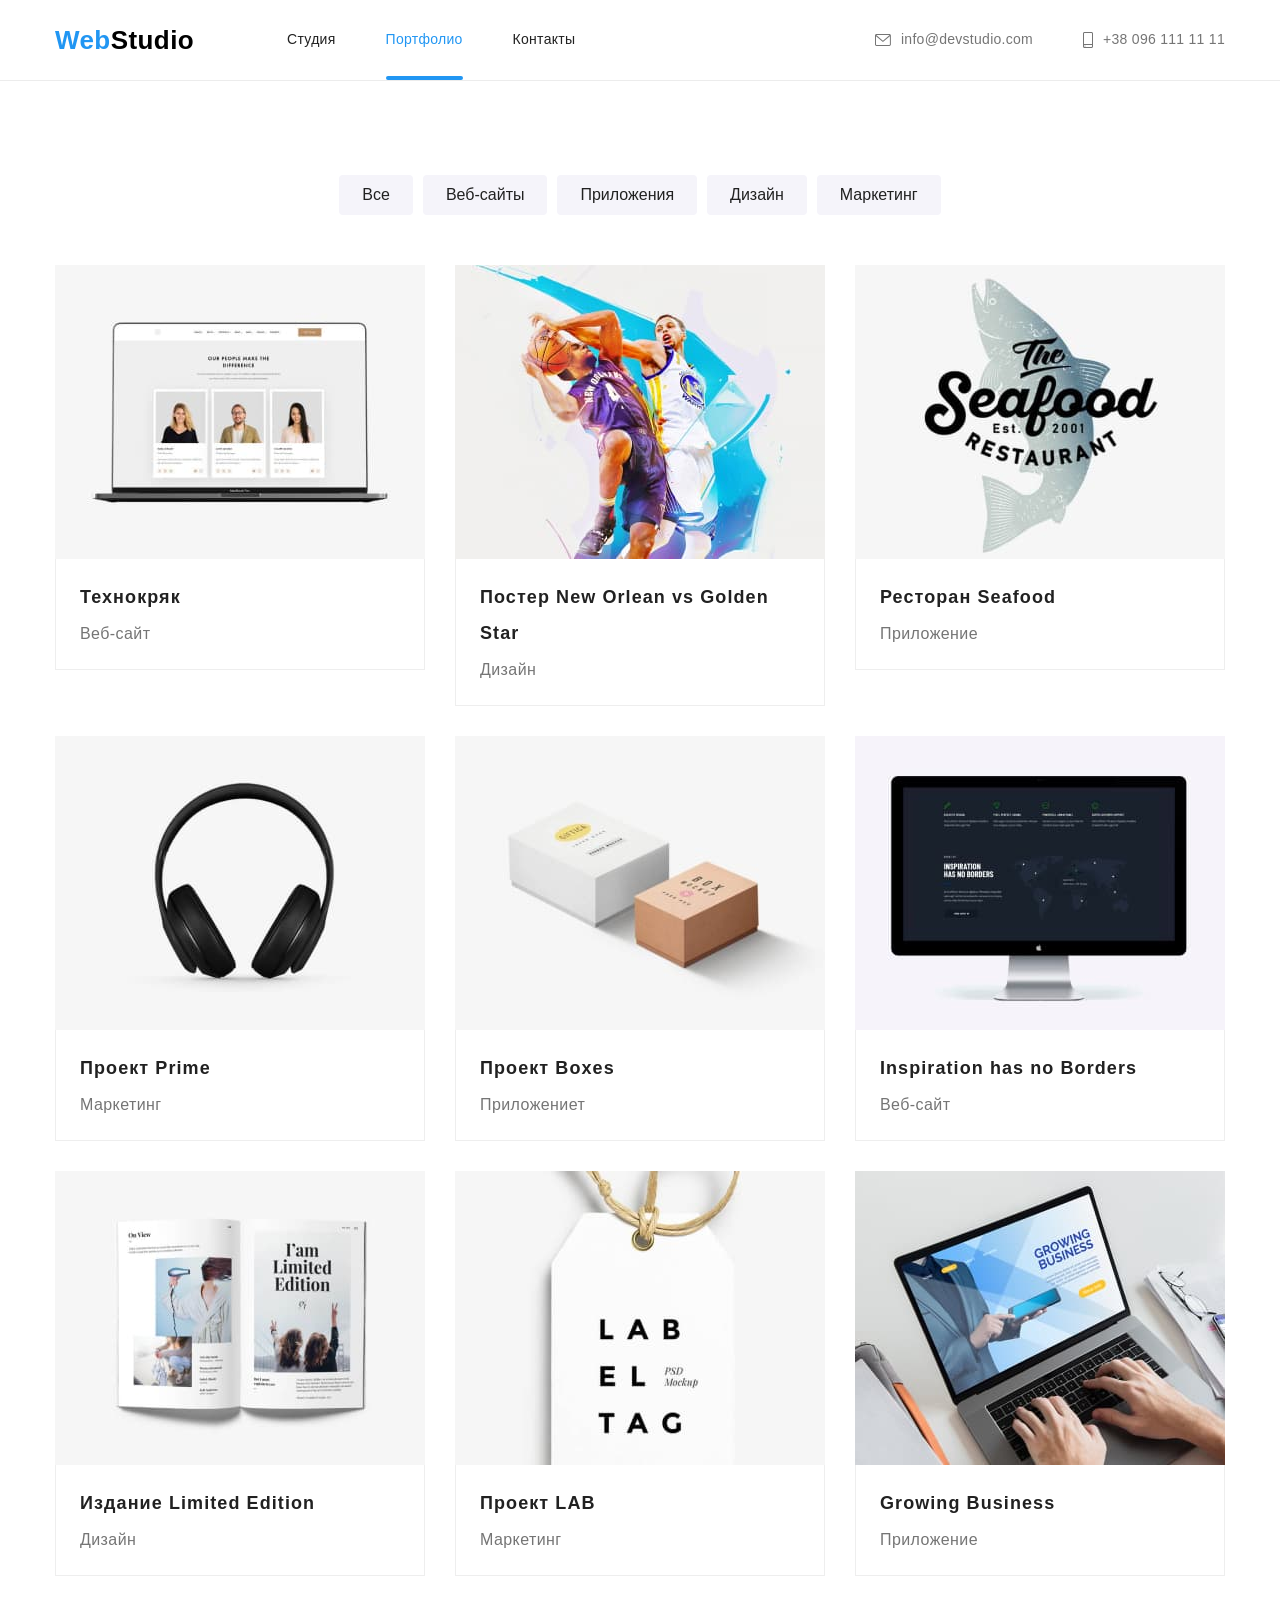
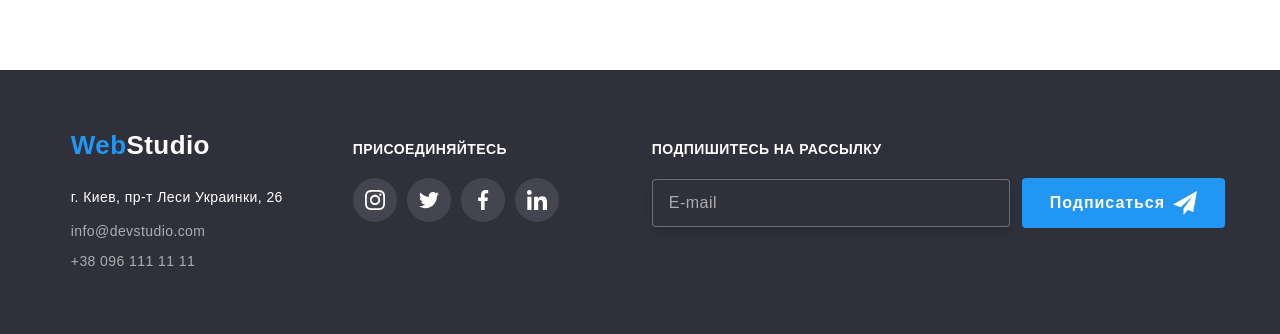
==== commit d8495788: "ДЗ - готово" ====
--- a/portfolio.html
+++ b/portfolio.html
@@ -16,16 +16,16 @@
       href="https://fonts.googleapis.com/css2?family=Raleway:wght@700&family=Roboto:wght@400;500;700;900&display=swap"
       rel="stylesheet"
     />
-    <link rel="stylesheet" href="./css/styles.css" />
+    <link rel="stylesheet" href="./css/main.min.css" />
   </head>
 
   <body>
     <header class="header">
       <div class="container">
         <nav class="navigation">
-          <a class="logo link" href="./index.html">Web<span class="logo_dark">Studio</span></a>
-    
-          <ul class="menu__list list">
+          <a class="logo link" href="./index.html">Web<span class="logo__dark-text">Studio</span></a>
+    
+          <ul class="menu list">
             <li class="menu__item">
               <a class="menu__link link" href="./index.html">Студия</a>
             </li>
@@ -40,19 +40,19 @@
           </ul>
         </nav>
     
-        <ul class="contact-list list">
-          <li class="contact-list__item">
-            <a class="contact-list__link link" href="mailto:info@devstudio.com" lang="en">
-              <svg class="contact-list__icon" width="16" height="12">
+        <ul class="contact list">
+          <li class="contact__item">
+            <a class="contact__link link" href="mailto:info@devstudio.com" lang="en">
+              <svg class="contact__icon" width="16" height="12">
                 <use href="./images/sprite.svg#envelope"></use>
               </svg>
               info@devstudio.com
             </a>
           </li>
     
-          <li class="contact-list__item">
-            <a class="contact-list__link link" href="tel:+380961111111">
-              <svg class="contact-list__icon" width="10" height="16">
+          <li class="contact__item">
+            <a class="contact__link link" href="tel:+380961111111">
+              <svg class="contact__icon" width="10" height="16">
                 <use href="./images/sprite.svg#smartphone"></use>
               </svg>
               +38 096 111 11 11</a>
@@ -100,12 +100,13 @@
           <h2 class="visually-hidden">Наши Проекты</h2>
           <!--будет невидимый-->
 
-          <ul class="projects-list list">
-
-            <li class="projects__item">
-              <a class="card link" href="">
-                <div class="card__wrapper">
-                  <div class="card__overlay">
+          <ul class="projects list">
+
+            <li class="projects__item">
+
+              <a class="card link" href="">
+                <div class="card__wrapper">
+                  <div class="overlay">
                     <img
                       src="./images/portfolio/portfolio1.jpg"
                       alt="экран ноутбука"
@@ -132,7 +133,7 @@
             <li class="projects__item">
               <a class="card link" href="">
                 <div class="card__wrapper">
-                  <div class="card__overlay">
+                  <div class="overlay">
                     <img
                       src="./images/portfolio/portfolio2.jpg"
                       alt="два баскетболиста"
@@ -160,7 +161,7 @@
             <li class="projects__item">
               <a class="card link" href="">
                 <div class="card__wrapper">
-                  <div class="card__overlay">
+                  <div class="overlay">
                     <img
                       src="./images/portfolio/portfolio3.jpg"
                       alt="логотип ресторана"
@@ -188,7 +189,7 @@
             <li class="projects__item">
               <a class="card link" href="">
                 <div class="card__wrapper">
-                  <div class="card__overlay">
+                  <div class="overlay">
                     <img
                       src="./images/portfolio/portfolio4.jpg"
                       alt="наушники"
@@ -216,7 +217,7 @@
             <li class="projects__item">
               <a class="card link" href="">
                 <div class="card__wrapper">
-                  <div class="card__overlay">
+                  <div class="overlay">
                     <img
                       src="./images/portfolio/portfolio5.jpg"
                       alt="две коробки"
@@ -244,7 +245,7 @@
             <li class="projects__item">
               <a class="card link" href="">
                 <div class="card__wrapper">
-                  <div class="card__overlay">
+                  <div class="overlay">
                     <img
                       src="./images/portfolio/portfolio6.jpg"
                       alt="изображение на мониторе компьютера"
@@ -272,7 +273,7 @@
           <li class="projects__item">
             <a class="card link" href="">
               <div class="card__wrapper">
-                <div class="card__overlay">
+                <div class="overlay">
                     <img
                       src="./images/portfolio/portfolio7.jpg"
                       alt="разворот модного журнала"
@@ -300,7 +301,7 @@
             <li class="projects__item">
               <a class="card link" href="">
                 <div class="card__wrapper">
-                  <div class="card__overlay">
+                  <div class="overlay">
                     <img
                       src="./images/portfolio/portfolio8.jpg"
                       alt="этикетка"
@@ -327,7 +328,7 @@
             <li class="projects__item">
               <a class="card link" href="">
                 <div class="card__wrapper">
-                  <div class="card__overlay">
+                  <div class="overlay">
                     <img
                       src="./images/portfolio/portfolio9.jpg"
                       alt="ноутбук"
@@ -357,28 +358,28 @@
       <div class="container">
     
         <div class="footer__address">
-          <a class="logo link" href="./index.html">Web<span class="logo_light">Studio</span></a>
+          <a class="logo link" href="./index.html">Web<span class="logo__light-text">Studio</span></a>
           <address>
-            <ul class="address-list list">
-              <li class="address-list__item">
-                <a class="address-list__link link" href="https://goo.gl/maps/Ces3QGSAe3TYxzQn6" rel="noopener noreferrer">г.
+            <ul class="address__list list">
+              <li class="address__item">
+                <a class="address__link link" href="https://goo.gl/maps/Ces3QGSAe3TYxzQn6" rel="noopener noreferrer">г.
                   Киев, пр-т Леси Украинки, 26
                 </a>
               </li>
     
-              <li class="address-list__item">
-                <a class="address-list__link link" href="mailto:info@devstudio.com" lang="en">info@devstudio.com</a>
+              <li class="address__item">
+                <a class="address__link link" href="mailto:info@devstudio.com" lang="en">info@devstudio.com</a>
               </li>
     
-              <li class="address-list__item">
-                <a class="address-list__link link" href="tel:+380961111111">+38 096 111 11 11</a>
+              <li class="address__item">
+                <a class="address__link link" href="tel:+380961111111">+38 096 111 11 11</a>
               </li>
             </ul>
           </address>
         </div>
     
         <div class="footer__sociall">
-          <b class="sociall__call">присоединяйтесь</b>
+          <b class="footer__call">присоединяйтесь</b>
           <ul class="sociall-list list">
             <li class="sociall-list__item">
               <a href="" class="sociall-list__link link">
@@ -415,20 +416,20 @@
         </div>
     
         <div class="footer__sub">
-          <b class="sub__call">Подпишитесь на рассылку</b>
+          <b class="footer__call">Подпишитесь на рассылку</b>
+    
           <form action="#" class="sub-form">
-    
             <input id="sub-e-mail" type="email" name="sub-e-mail" class="sub-form__input" placeholder="E-mail"
-              autocomplete="off">
-    
-            <button type="submit" class="modal-button sub-form__modal-button button ">Подписаться
+              autocomplete="off" />
+    
+            <button type="submit" class="modal-button sub-form__modal-button button">
+              Подписаться
               <svg class="sub-form__btn-icon" width="24" height="24">
                 <use href="./images/sprite.svg#send"></use>
               </svg>
             </button>
           </form>
         </div>
-    
       </div>
     </footer>
   </body>
--- a/css/main.min.css
+++ b/css/main.min.css
@@ -0,0 +1,2 @@
+:root{--font-family-main: "Roboto", sans-serif;--font-family-logo: "Raleway", sans-serif;--brand-text-color: #757575;--brand-title-color: #212121;--brend-accent-color: #2196f3;--dark-theame-color: #2f303a;--light-theame-color: #f5f4fa;--white-color: #ffffff;--black-color: #000000;--background-color-botton-hover: #188ce8;--background-color-hero: #c4c4c4;--social-svg-color: #afb1b8;--top-line-color: #ececec;--card-gap: 30px;--border-cards-color: #eeeeee}.visually-hidden{position:absolute !important;clip:rect(1px 1px 1px 1px);clip:rect(1px, 1px, 1px, 1px);padding:0 !important;border:0 !important;height:1px !important;width:1px !important;overflow:hidden}body{font-family:var(--font-family-main);color:var(--brand-text-color);background-color:var(--white-color);font-weight:400;font-size:14px;line-height:1.71;letter-spacing:0.03em;margin:0}h1,h2,h3,h4,h5,h6,p{margin:0}ul,ol{margin:0;padding:0}img{display:block;max-width:100%;height:auto}.link{text-decoration:none}.list{list-style:none}address{font-style:normal}.section{padding-top:94px;padding-bottom:94px}.container{margin:0 auto;padding-left:15px;padding-right:15px;width:1200px}.header .container{display:flex;align-items:center}.hero .container{padding-top:106px;padding-bottom:106px;text-align:center}.work .container{text-align:center}.footer .container{display:flex;justify-content:right;align-items:baseline}.logo{display:inline-block;color:var(--brend-accent-color);font-family:var(--font-family-logo);font-size:26px;font-weight:700;line-height:1.19}.logo__dark-text{color:var(--black-color)}.logo__light-text{color:var(--white-color)}.navigation .logo{margin-right:93px;padding-top:24px;padding-bottom:24px}.footer .logo{margin-bottom:20px}.button{border-radius:4px;border:1px solid transparent;font-family:inherit;cursor:pointer}.brand-title{font-weight:700;font-size:36px;line-height:1.17;text-align:center;color:var(--brand-title-color);margin-bottom:50px}.menu{display:flex;align-items:center}.menu__item{position:relative}.menu__item:not(:last-child){margin-right:50px}.menu__link{display:block;padding-top:32px;padding-bottom:32px;color:var(--brand-title-color);font-family:var(--font-family-main);font-weight:500;line-height:1.14;letter-spacing:0.02em;transition:color 250ms cubic-bezier(0.4, 0, 0.2, 1)}.menu__link.current{color:var(--brend-accent-color)}.menu__link.current::before{position:absolute;content:"";width:100%;top:100%;left:0;transform:translate(0, -100%);border:2px solid var(--brend-accent-color);border-radius:2px}.menu__link:hover,.menu__link:focus{color:var(--brend-accent-color)}.contact{margin-left:auto;display:flex;align-items:center}.contact__item:not(:last-child){margin-right:50px}.contact__link{display:flex;justify-content:center;align-items:center;padding-top:32px;padding-bottom:32px;color:var(--brand-text-color);font-family:var(--font-family-main);font-weight:500;line-height:1.14;letter-spacing:0.02em;transition:color 250ms cubic-bezier(0.4, 0, 0.2, 1)}.contact__link:hover,.contact__link:focus{color:var(--brend-accent-color)}.contact__icon{margin-right:10px;fill:currentColor}.modal-button{min-width:200px;padding:10px 32px;font-weight:700;font-size:16px;line-height:1.88;letter-spacing:0.06em;color:var(--white-color);border:none;background-color:var(--brend-accent-color);transition:background-color 250ms cubic-bezier(0.4, 0, 0.2, 1)}.modal-button:hover,.modal-button:active{background-color:var(--background-color-botton-hover)}.sociall-list{display:flex;justify-content:space-between;align-items:center}.footer__sociall .sociall-list__item:not(:last-child){margin-right:10px}.sociall-list__link{display:flex;justify-content:center;align-items:center;width:44px;height:44px;border-radius:50%;background-color:transparent;transition:background-color 250ms cubic-bezier(0.4, 0, 0.2, 1)}.sociall-list__link:hover,.sociall-list__link:focus{background-color:var(--brend-accent-color)}.footer__sociall .sociall-list__link{background-color:rgba(255,255,255,0.1);transition:background-color 250ms cubic-bezier(0.4, 0, 0.2, 1)}.footer__sociall .sociall-list__link:hover,.footer__sociall .sociall-list__link:focus{background-color:var(--brend-accent-color)}.sociall-list__icon{fill:var(--social-svg-color);transition:fill 250ms cubic-bezier(0.4, 0, 0.2, 1)}.sociall-list__link:hover .sociall-list__icon,.sociall-list__link:focus .sociall-list__icon{fill:var(--white-color)}.footer__sociall .sociall-list__icon{fill:var(--white-color)}.sub-form{display:flex;align-items:center}.sub-form__modal-button{display:flex;align-items:center;padding:10px 28px}.sub-form__btn-icon{fill:var(--white-color);margin-left:8px}.sub-form__input{width:358px;height:100%;margin-right:12px;padding-top:15px;padding-bottom:15px;padding-left:16px;color:var(--white-color);border:1px solid rgba(255,255,255,0.3);filter:drop-shadow(0px 4px 4px rgba(0,0,0,0.15));border-radius:4px;background-color:var(--dark-theame-color)}.sub-form__input::placeholder{margin-top:15px;margin-bottom:15px;margin-left:16px;font-family:var(--font-family-main);font-size:16px;line-height:1.25;letter-spacing:0.03em;color:rgba(255,255,255,0.6)}.backdrop{position:fixed;top:0;left:0;width:100vw;height:100vh;background-color:rgba(0,0,0,0.2);transition:background-color 250ms cubic-bezier(0.4, 0, 0.2, 1)}.backdrop{animation:animate150 2000ms}@keyframes animate150{0%{transform:scale(0.1)}30%{transform:scale(1.25)}60%{transform:scale(0.7)}100%{transform:scale(1)}}.is-hidden{opacity:0;visibility:hidden;pointer-events:none;animation:close-animate 4000ms}@keyframes close-animate{0%{transform:scale(1);opacity:1}50%{transform:scale(0.5);background-color:#320ed3}100%{transform:scale(3);opacity:0}}.modal{position:absolute;width:528px;height:581px;top:50%;left:50%;padding:40px;transform:translate(-50%, -50%);background-color:var(--white-color);box-shadow:0px 1px 3px rgba(0,0,0,0.12),0px 1px 1px rgba(0,0,0,0.14),0px 2px 1px rgba(0,0,0,0.2);border-radius:4px;animation:opacity150 3000ms}.modal__btn-close{position:absolute;top:8px;right:8px;width:30px;height:30px;background-color:var(--white-color);border-radius:50%;border:1px solid rgba(0,0,0,0.1);cursor:pointer;animation-duration:1000ms;animation-delay:3000ms;animation-iteration-count:2}.modal__icon-close{position:absolute;top:50%;left:50%;transform:translate(-50%, -50%);fill:var(--black-color)}@keyframes opacity150{20%{opacity:0}20%{opacity:0}100%{opacity:1}}.modal-form{display:flex;flex-direction:column;height:100%;background-color:var(--white-color)}.modal-form__field{display:block;margin-bottom:10px;font-family:var(--font-family-main);font-size:12px;line-height:1.17;letter-spacing:0.01em;color:var(--brand-text-color)}.modal-form__field:nth-last-of-type(2){margin-bottom:20px}.modal-form__input-wrapper{display:block;position:relative;margin-top:4px}.modal-form__input{width:100%;height:40px;padding-left:42px;border:1px solid rgba(33,33,33,0.2);border-radius:4px;font-family:var(--font-family-main);font-size:14px;line-height:1.17;letter-spacing:0.03em;color:var(--brand-text-color);transition:border-color 250ms cubic-bezier(0.4, 0, 0.2, 1)}.modal-form__input:focus{outline:none;border-color:var(--brend-accent-color)}.modal-form__massage{resize:none;min-height:120px;padding:12px 16px;margin-top:4px}.modal-form__massage::placeholder{font-family:var(--font-family-main);font-size:14px;line-height:1.14;letter-spacing:0.01em;color:rgba(117,117,117,0.5)}.modal-form__term{appearance:none;-moz-appearance:none;-webkit-appearance:none}.modal-form__check-desk{display:flex;align-items:center;margin-bottom:30px}.modal-form__check-desk::before{display:inline-block;content:"";width:16px;height:15px;margin-right:8px;cursor:pointer;background-color:var(--white-color);border:2px solid var(--brand-title-color);border-radius:2px;outline:none;transition:background-image 250ms cubic-bezier(0.4, 0, 0.2, 1)}.modal-form__term:checked+.modal-form__check-desk::before{background-color:var(--brend-accent-color);background-image:url("../images/check-on.svg");border-color:var(--brend-accent-color);background-size:contain;outline:none}.modal-form__term:checked+.modal-form__check-desk::before{box-shadow:0 0 0 2px blue}.modal-form__term:focus+.modal-form__check-desk::before{box-shadow:0 0 0 2px var(--accent-color)}.modal__slogan{display:block;margin-bottom:12px;font-family:var(--font-family-main);font-weight:700;font-size:20px;line-height:1.15;text-align:center;letter-spacing:0.03em;color:var(--brand-title-color)}.modal-form__icon{position:absolute;top:50%;transform:translateY(-50%);left:12px;fill:var(--brand-title-color);transition:fill 250ms cubic-bezier(0.4, 0, 0.2, 1)}.modal-form__input:focus+.modal-form__icon{fill:var(--brend-accent-color)}.modal-form__check-desk .check-desk__link{color:var(--brend-accent-color)}.modal-button_send{align-self:center}.modal-form-btn:focus,.modal-form-btn:active{background-color:var(--background-color-botton-hover)}.filter-list{display:flex;margin-bottom:50px;justify-content:center;align-items:center}.filter-list__item+.filter-list__item{margin-left:10px}.filter-list__button{padding:6px 22px;font-weight:500;font-size:16px;line-height:1.62;color:var(--brand-title-color);background:var(--light-theame-color);border-radius:4px;transition:color 250ms cubic-bezier(0.4, 0, 0.2, 1),background-color 250ms cubic-bezier(0.4, 0, 0.2, 1),box-shadow 250ms cubic-bezier(0.4, 0, 0.2, 1)}.filter-list__button:hover,.filter-list__button:active{color:var(--white-color);background-color:var(--brend-accent-color);box-shadow:0px 3px 1px rgba(0,0,0,0.1),0px 1px 2px rgba(0,0,0,0.08),0px 2px 2px rgba(0,0,0,0.12)}.card__wrapper{background:var(--white-color);transition:box-shadow 250ms cubic-bezier(0.4, 0, 0.2, 1)}.card__wrapper:hover,.card__wrapper:focus{box-shadow:0px 1px 1px rgba(0,0,0,0.12),0px 4px 4px rgba(0,0,0,0.06),1px 4px 6px rgba(0,0,0,0.16)}.overlay{position:relative;overflow:hidden}.overlay__description{position:absolute;top:0;left:0;width:100%;height:100%;background-color:rgba(33,150,243,0.9);transform:translateY(100%);transition:transform 250ms cubic-bezier(0.4, 0, 0.2, 1)}.card:hover .overlay__description,.card:focus .overlay__description{transform:translateY(0)}.overlay__text{position:absolute;top:50%;left:50%;transform:translate(-50%, -50%);width:100%;padding-left:24px;padding-right:24px;font-size:18px;line-height:1.55;letter-spacing:0.03em;color:var(--white-color)}.card__content{padding:20px 24px;background:var(--white-color);border-left:1px solid var(--border-cards-color);border-right:1px solid var(--border-cards-color);border-bottom:1px solid var(--border-cards-color)}.card__title{font-weight:700;font-size:18px;line-height:2;letter-spacing:0.06em;color:var(--brand-title-color);margin-bottom:4px}.card__text{font-size:16px;line-height:1.87;color:var(--brand-text-color)}.header{border-bottom:1px solid var(--top-line-color)}.navigation{display:flex;align-items:center}.hero{max-width:1600px;margin:0 auto;background:var(--background-color-hero);background-image:linear-gradient(rgba(47,48,58,0.4), rgba(47,48,58,0.4)),url("../images/hero-background.jpg");background-repeat:no-repeat;background-size:cover}.hero__title{font-weight:900;font-size:44px;line-height:1.36;letter-spacing:0.06em;text-transform:uppercase;color:var(--white-color);max-width:696px;margin:0 auto;margin-bottom:30px}.features{padding-top:94px;padding-bottom:47px}.features__list{display:flex;align-items:center;margin-left:calc(-1 * var(--card-gap))}.features__item{margin-left:30px;flex-basis:calc(100% / 4 - var(--card-gap))}.features__item .features__text{margin-bottom:10px}.features__icon{height:120px;display:flex;justify-content:center;align-items:center;margin-bottom:30px;background-color:var(--light-theame-color);border-radius:4px}.features__title{font-weight:700;font-size:14px;line-height:1.14;text-transform:uppercase;color:var(--brand-title-color);margin-bottom:10px}.work{padding-top:47px;padding-bottom:94px;display:flex}.work__list{display:flex;margin-left:calc(-1 * var(--card-gap));margin-top:calc(-1 * var(--card-gap))}.work__item{position:relative;flex-basis:calc(100% / 3 - var(--card-gap));margin-left:var(--card-gap);margin-top:var(--card-gap)}.work__label{position:absolute;bottom:0;display:flex;justify-content:center;align-items:center;width:100%;height:70px;padding-top:27px;padding-bottom:27px;background-color:rgba(47,48,58,0.8)}.work__label .work__text{font-weight:700;font-size:14px;line-height:1.14;letter-spacing:0.03em;text-transform:uppercase;color:var(--white-color)}.team{background-color:var(--light-theame-color)}.team__list{display:flex;align-items:center;margin-left:calc(-1 * var(--card-gap));margin-top:calc(-1 * var(--card-gap));font-size:16px;line-height:1.19}.team__item{margin-left:var(--card-gap);margin-top:var(--card-gap);flex-basis:calc(100% / 3 - var(--card-gap));box-shadow:0px 1px 3px rgba(0,0,0,0.12),0px 1px 1px rgba(0,0,0,0.14),0px 2px 1px rgba(0,0,0,0.2);border-radius:0px 0px 4px 4px;background-color:var(--white-color)}.team__content-wrapper{text-align:center;padding:30px 32px}.team__content-wrapper .team__skill{margin-bottom:16px}.team__title{font-weight:500;font-size:16px;color:var(--brand-title-color);margin-bottom:10px}.clients__list{display:flex;justify-content:center;flex-wrap:wrap;margin-left:calc(-1 * var(--card-gap));margin-top:calc(-1 * var(--card-gap))}.clients__item{height:90px;display:flex;justify-content:center;align-items:center;flex-basis:calc(100% / 6 - var(--card-gap));margin-left:var(--card-gap);margin-top:var(--card-gap);border:1px solid var(--social-svg-color);border-radius:4px;background-color:transparent;transition:border 250ms cubic-bezier(0.4, 0, 0.2, 1)}.clients__item:hover,.clients__item:focus{border:1px solid var(--brend-accent-color)}.clients__link{display:flex;justify-content:center;align-items:center;color:var(--social-svg-color);transition:color 250ms cubic-bezier(0.4, 0, 0.2, 1)}.clients__item:hover .clients__link,.clients__item:focus .clients__link{color:var(--brend-accent-color)}.clients__logo{fill:currentColor}.projects{display:flex;flex-wrap:wrap;margin-left:calc(-1 * var(--card-gap));margin-top:calc(-1 * var(--card-gap))}.projects__item{margin-left:var(--card-gap);margin-top:var(--card-gap);flex-basis:calc(100% / 3 - var(--card-gap))}.footer{background-color:var(--dark-theame-color);padding:60px 0}.footer__address{margin-right:70px}.address__item:not(:last-child){margin-bottom:6px}.address__item:first-child{color:var(--white-color);padding:5px 0}.address__link{color:rgba(255,255,255,0.6)}.address__item:first-child .address__link{color:var(--white-color)}.footer__sociall{margin-right:93px}.footer__call{display:inline-block;font-weight:700;font-size:14px;line-height:1.14;text-transform:uppercase;color:var(--white-color);margin-bottom:20px}
+/*# sourceMappingURL=main.min.css.map */
